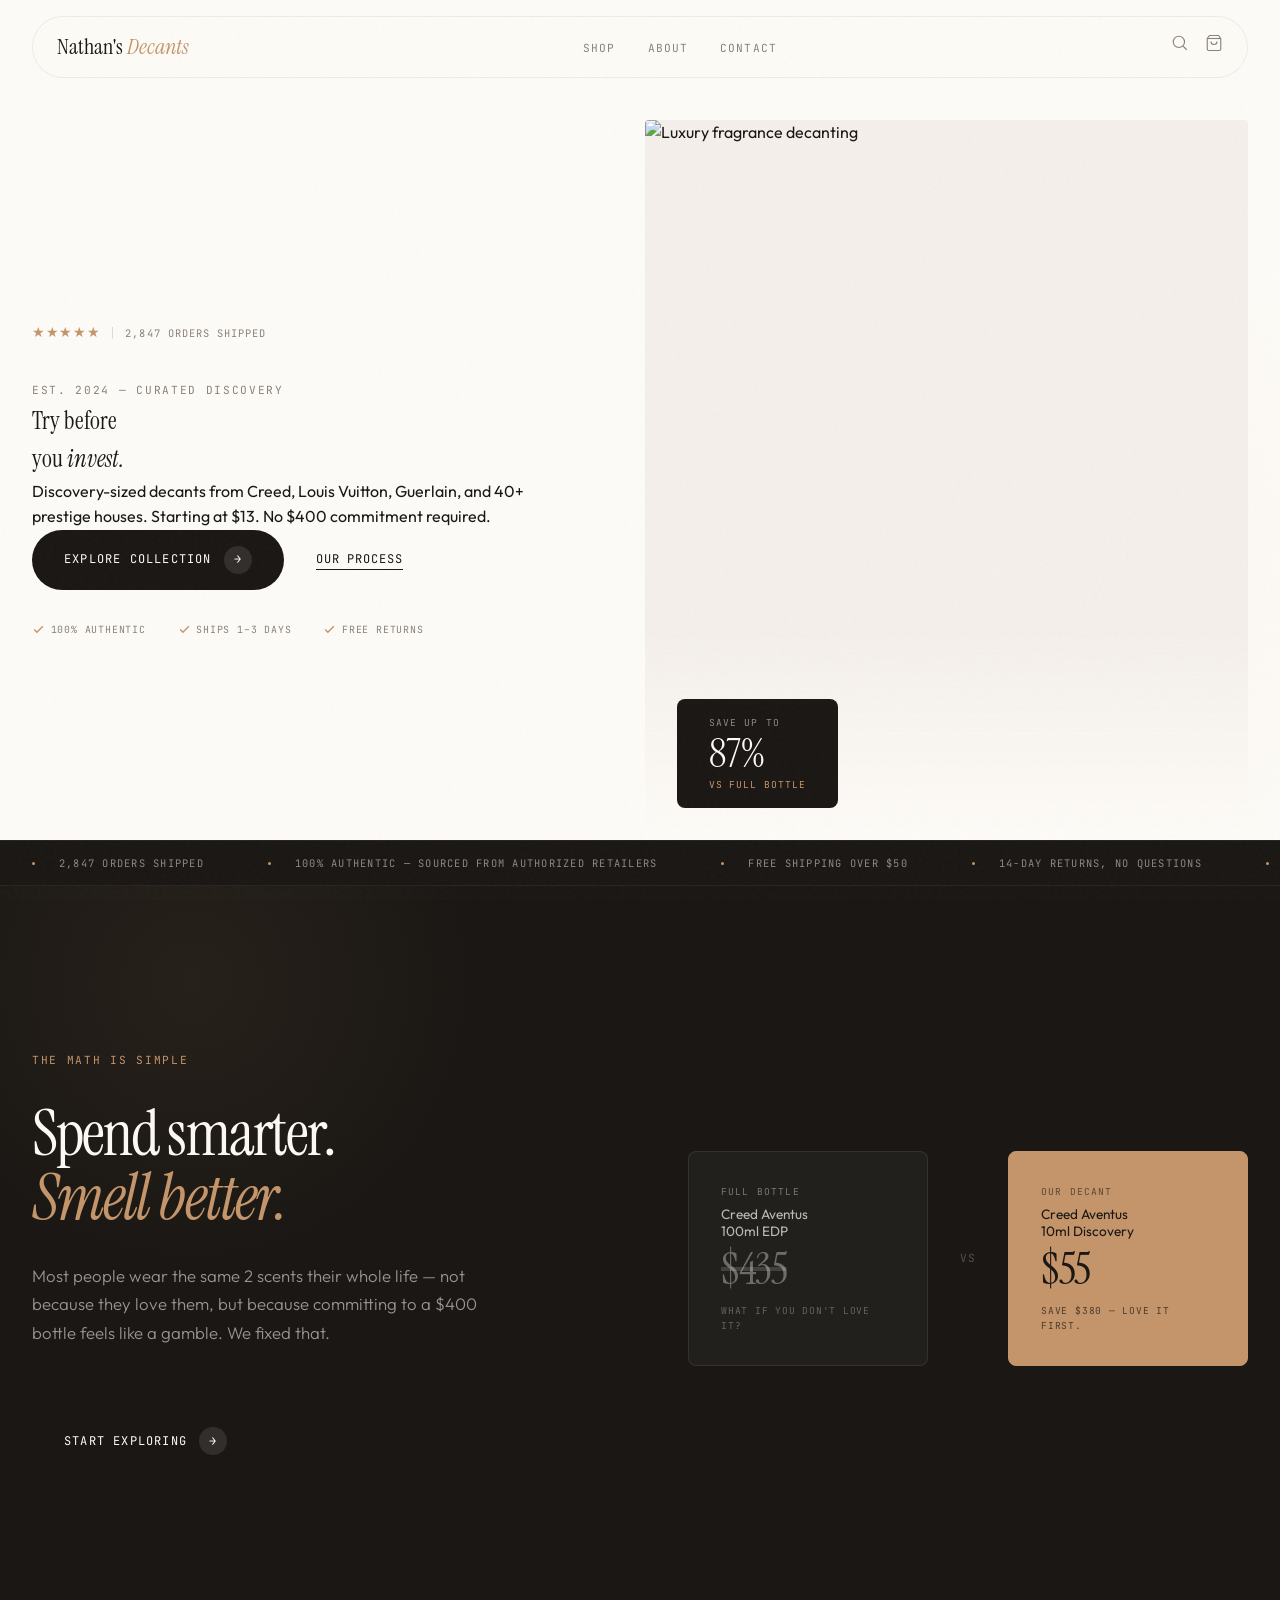
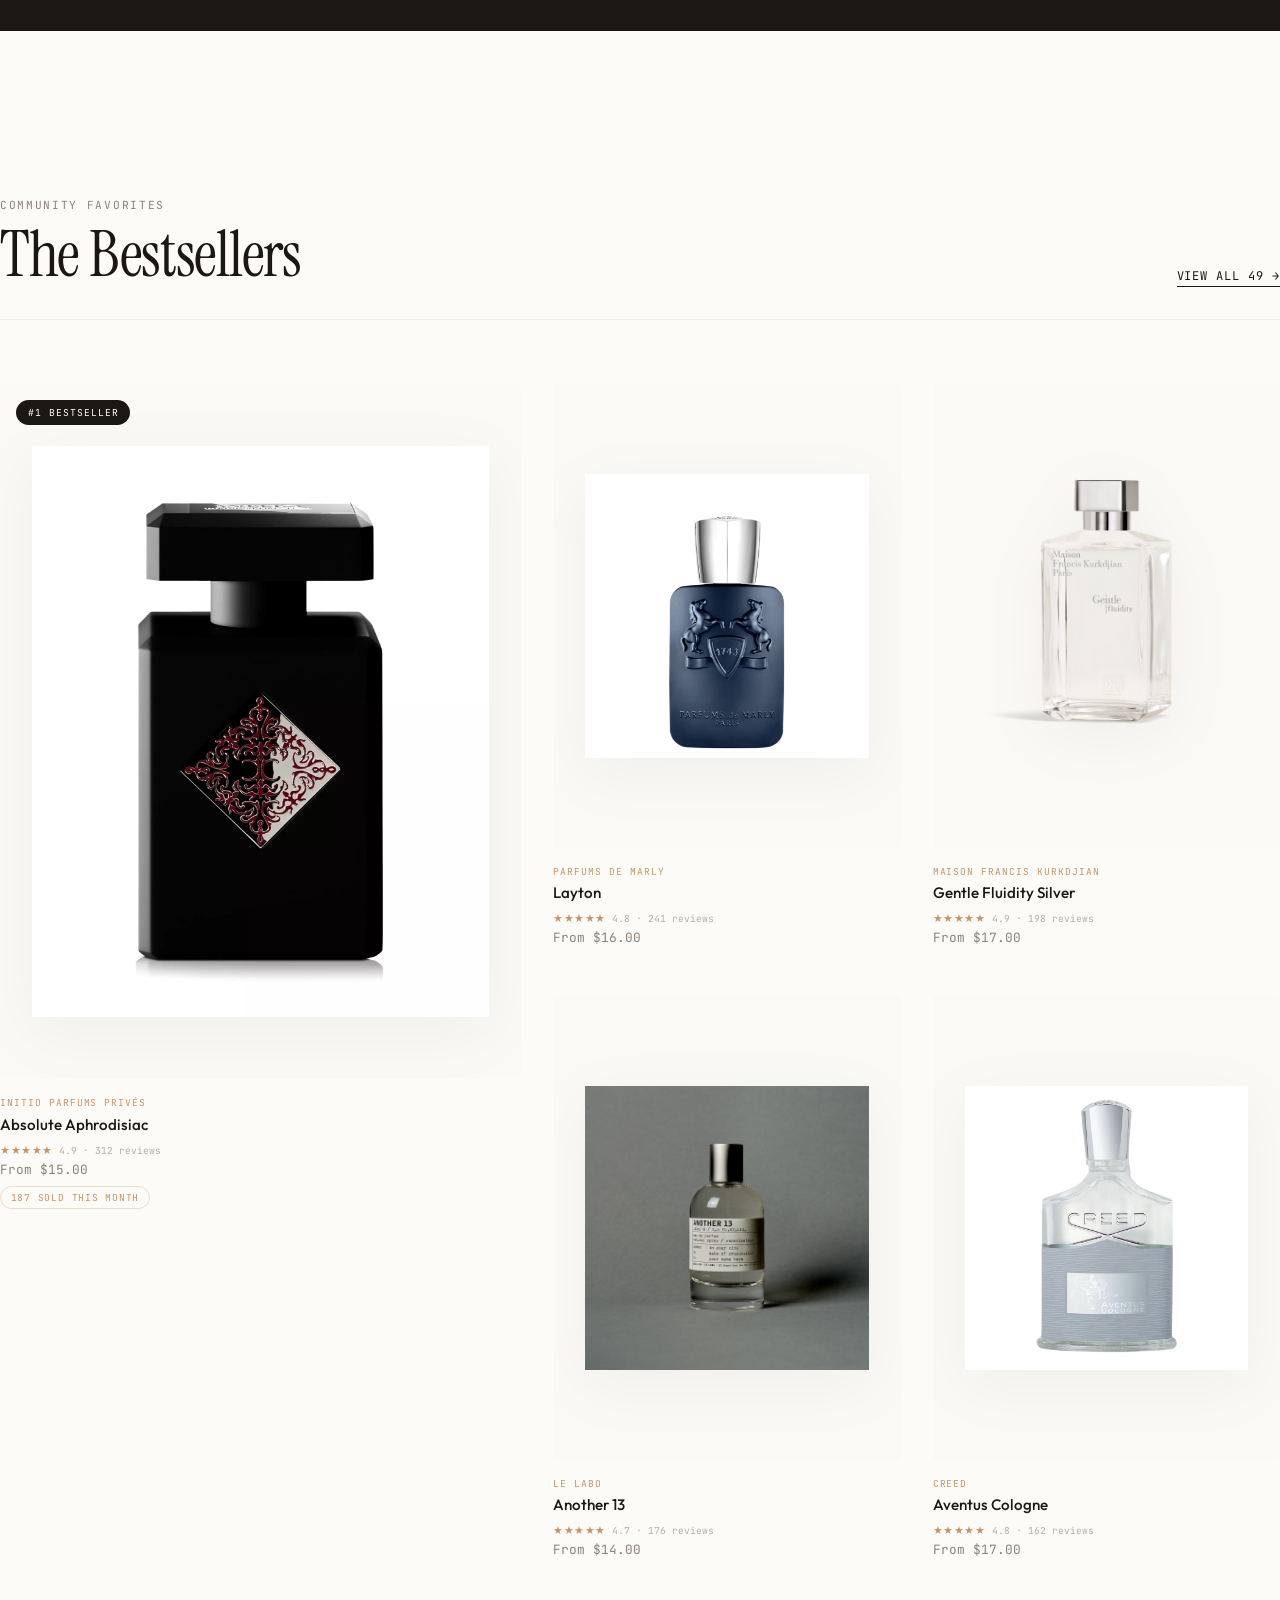
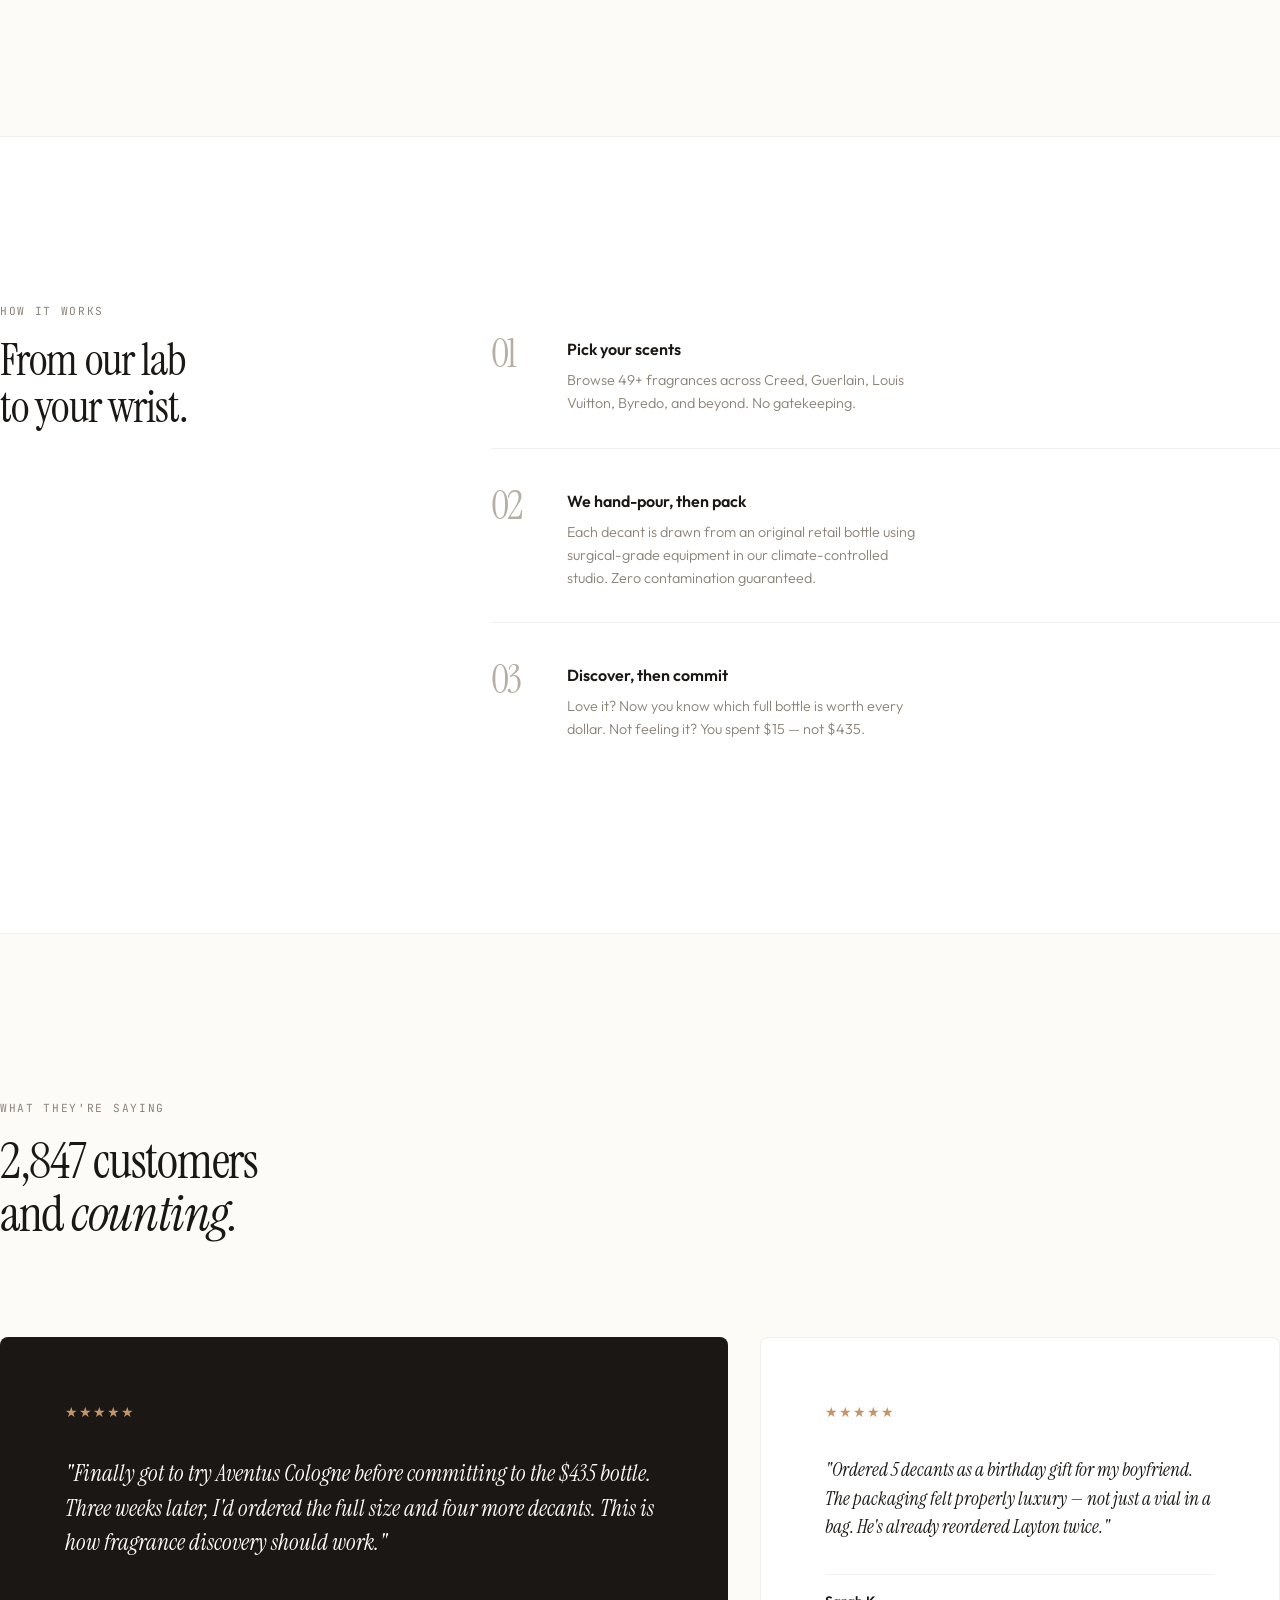
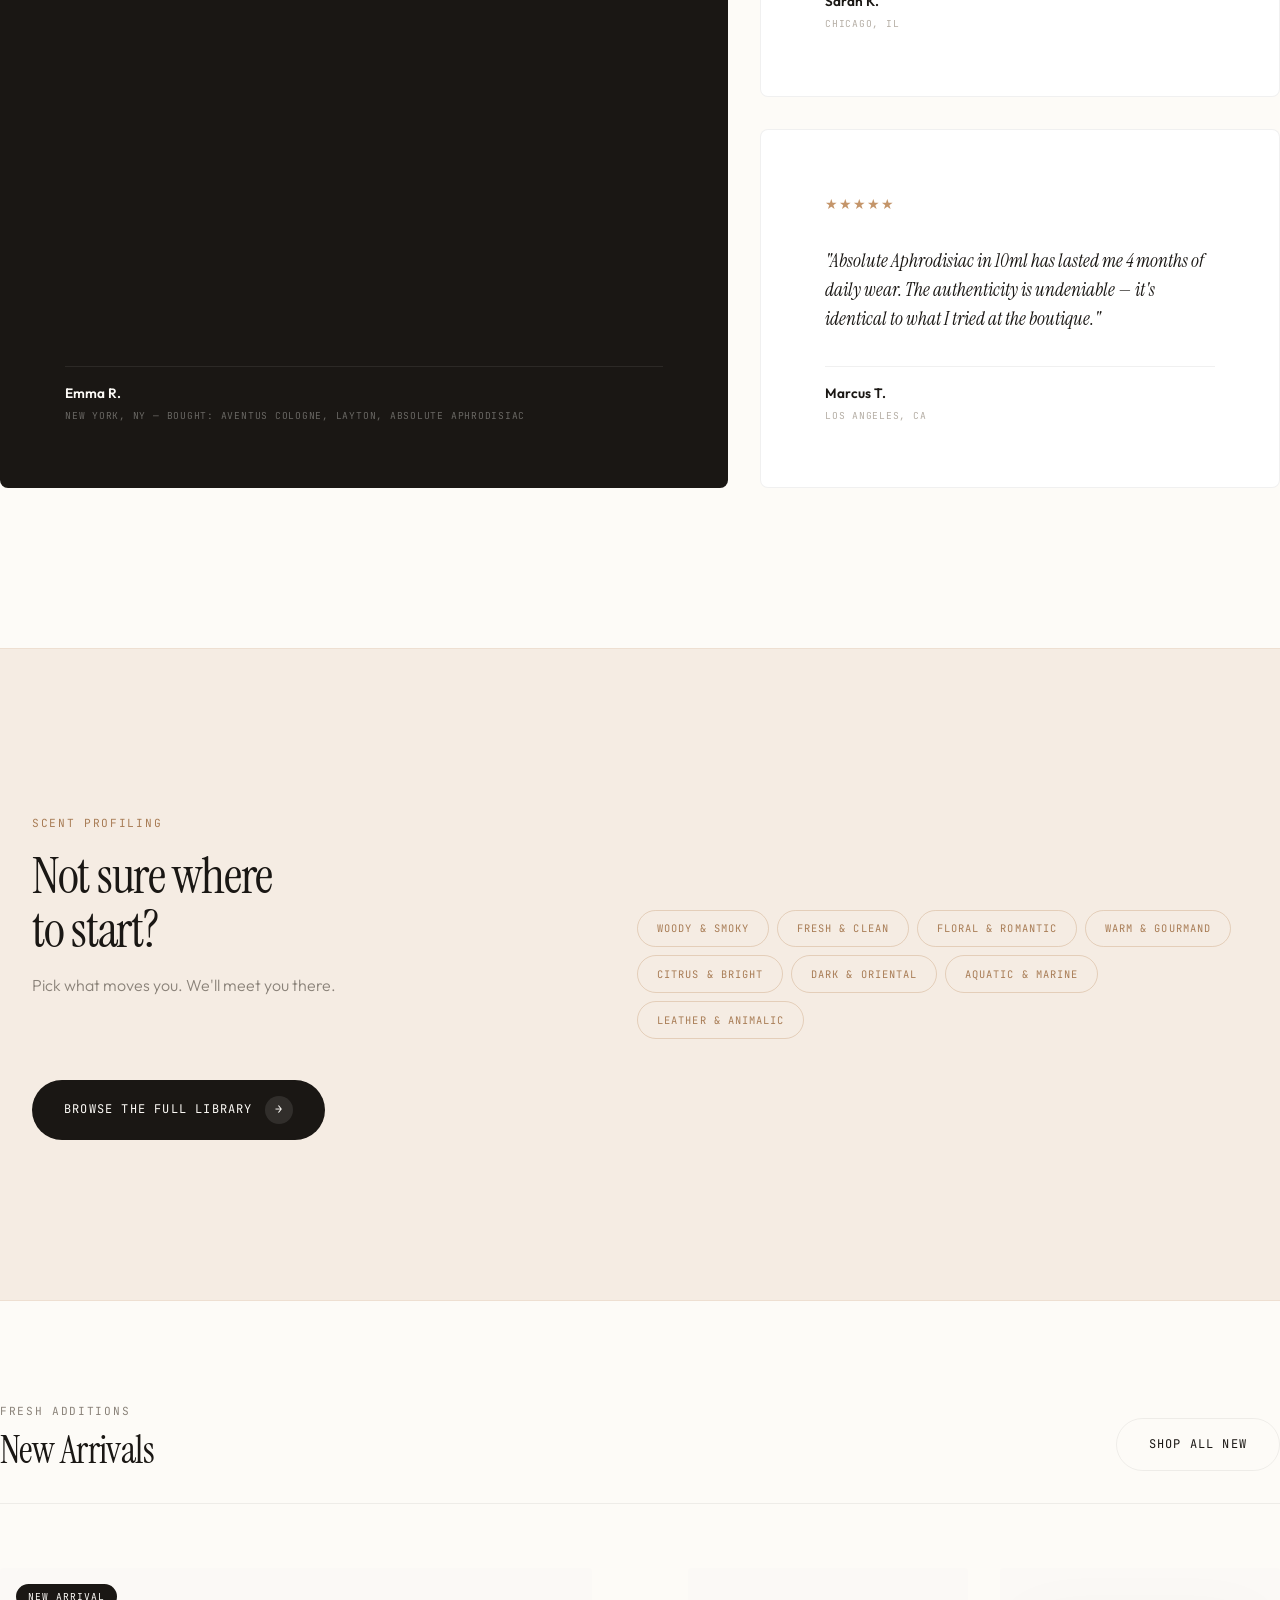
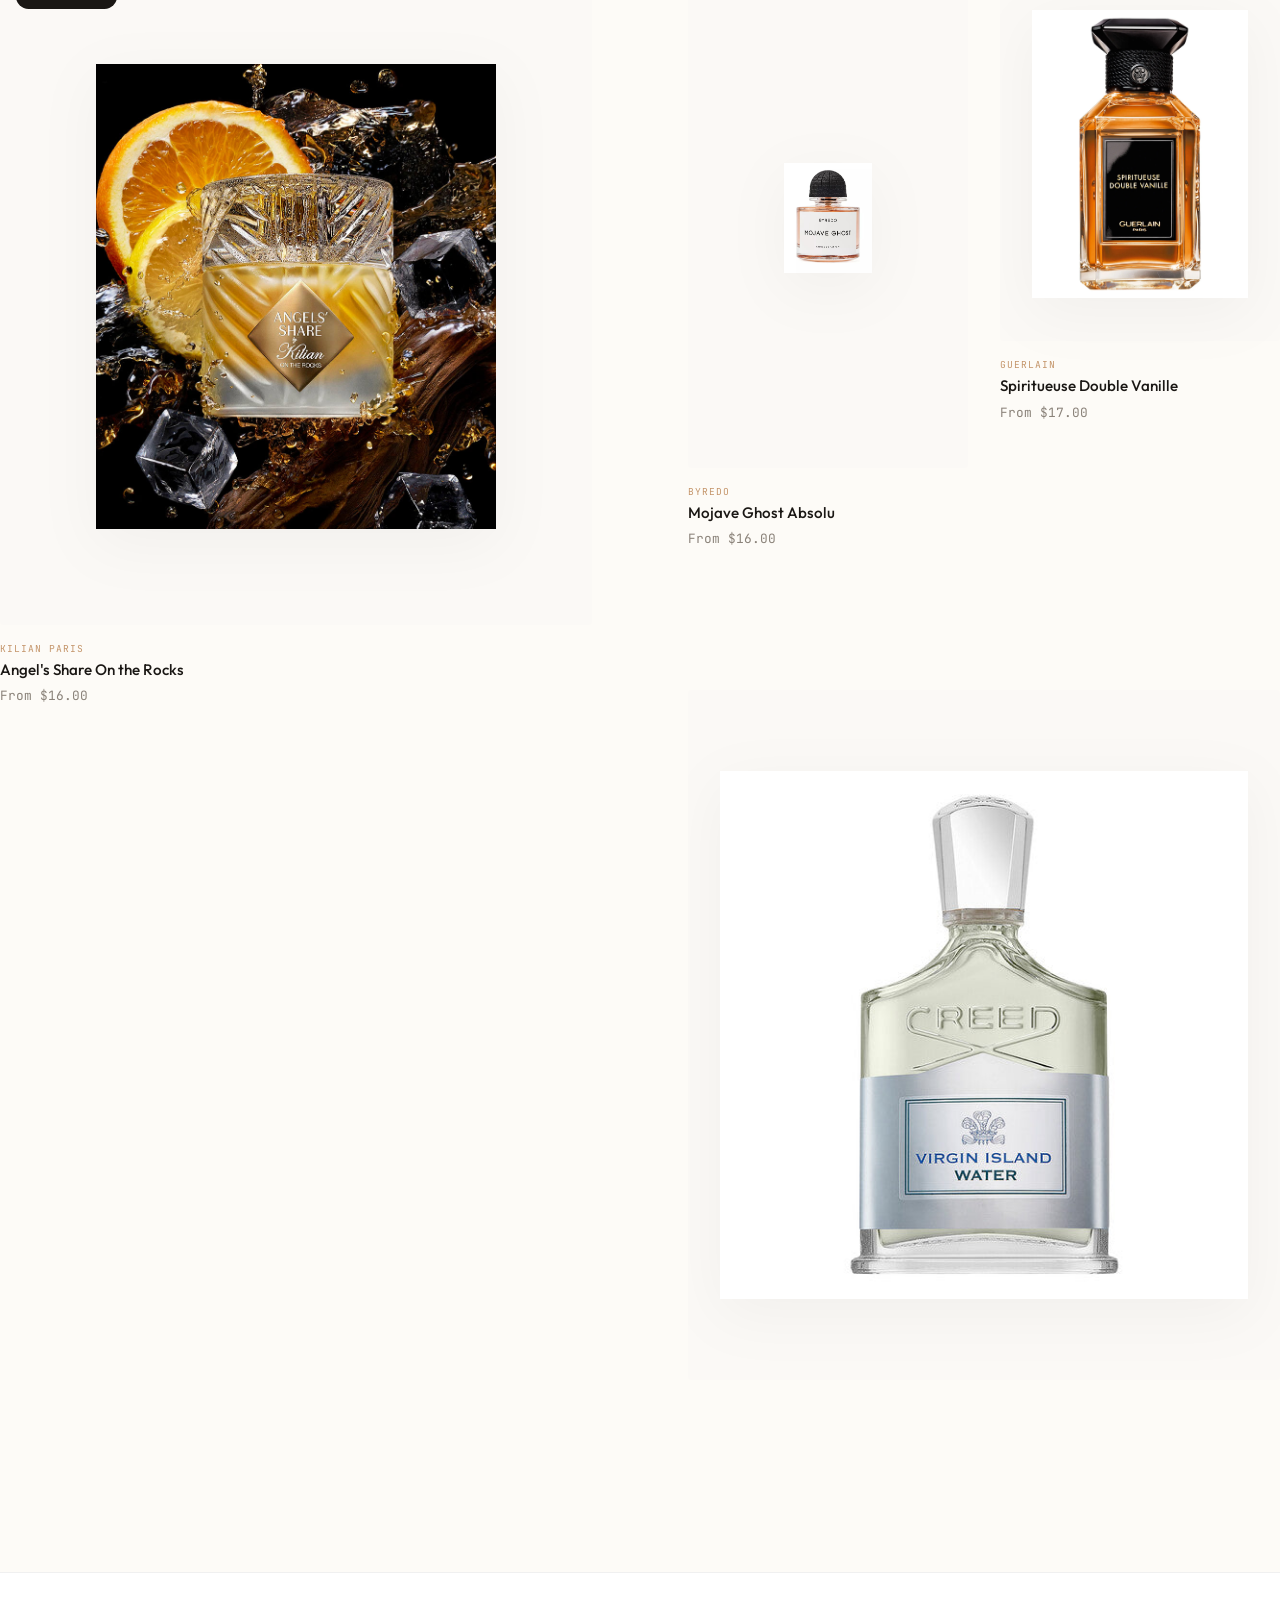
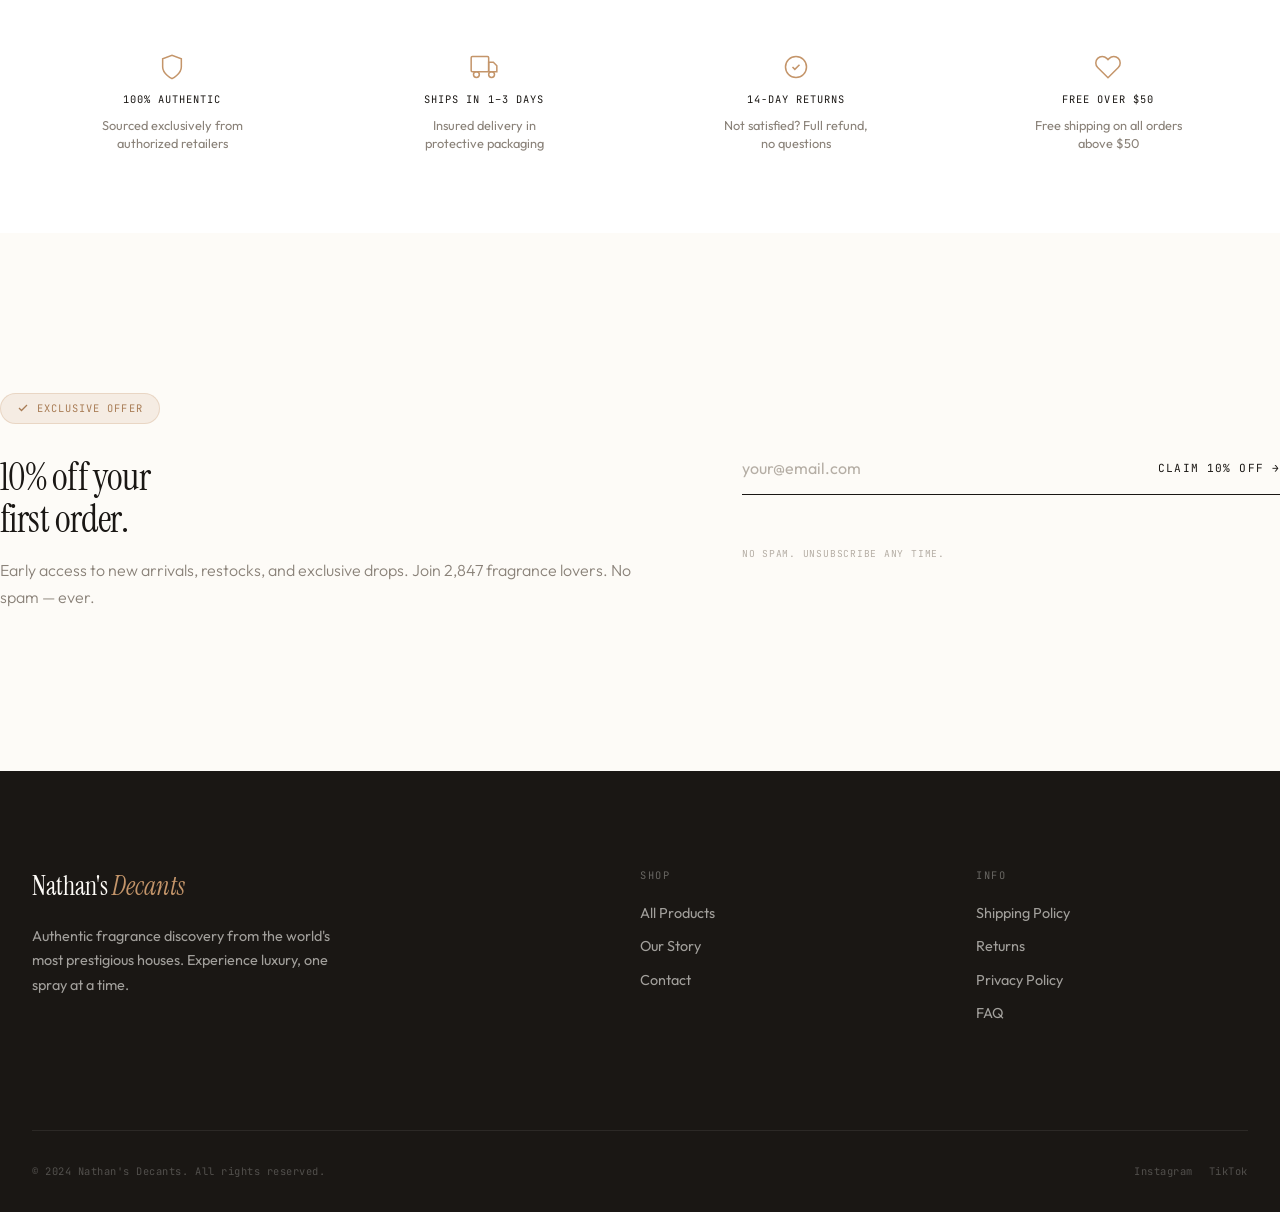
==== index.html @ 4e29169c "Initialize Nathan's Decants Modern Luxury Storefront" ====
<!DOCTYPE html>
<html lang="en">
<head>
    <meta charset="UTF-8">
    <meta name="viewport" content="width=device-width, initial-scale=1.0">
    <meta name="description" content="Nathan's Decants — Try Creed, Louis Vuitton, Guerlain and 40+ luxury fragrances from $13. Authentic discovery-sized decants. No $400 commitment required.">
    <title>Nathan's Decants — Try Before You Invest</title>
    <link rel="stylesheet" href="assets/theme.css">
</head>
<body>
    <div class="ambient-orb"></div>
    <a href="#main" class="skip-link">Skip to content</a>

    <!-- ══════════════════════════════════════════════
         HEADER
    ══════════════════════════════════════════════ -->
    <header class="site-header">
        <div class="header-pill">
            <a href="index.html" class="logo">Nathan's <em>Decants</em></a>
            <nav class="main-nav">
                <ul>
                    <li><a href="collection.html" class="nav-link">Shop</a></li>
                    <li><a href="about.html" class="nav-link">About</a></li>
                    <li><a href="contact.html" class="nav-link">Contact</a></li>
                </ul>
            </nav>
            <div class="header-icons">
                <a href="#" id="searchTrigger" aria-label="Search">
                    <svg width="18" height="18" viewBox="0 0 24 24" fill="none" stroke="currentColor" stroke-width="1.5"><circle cx="10.5" cy="10.5" r="7.5"/><path d="m21 21-5.2-5.2"/></svg>
                </a>
                <a href="cart.html" aria-label="Cart">
                    <svg width="18" height="18" viewBox="0 0 24 24" fill="none" stroke="currentColor" stroke-width="1.5"><path d="M6 2 3 6v14a2 2 0 0 0 2 2h14a2 2 0 0 0 2-2V6l-3-4Z"/><path d="M3 6h18"/><path d="M16 10a4 4 0 0 1-8 0"/></svg>
                    <span class="cart-count">0</span>
                </a>
                <button class="mobile-menu-toggle" aria-label="Menu">
                    <svg width="22" height="22" viewBox="0 0 24 24" fill="none" stroke="currentColor" stroke-width="1.5"><path d="M3 12h18M3 6h18M3 18h18"/></svg>
                </button>
            </div>
        </div>
    </header>

    <div class="mobile-menu-overlay" id="mobileMenu">
        <button class="mobile-menu-close" aria-label="Close menu">&times;</button>
        <a href="collection.html">Shop</a>
        <a href="about.html">About</a>
        <a href="contact.html">Contact</a>
    </div>

    <!-- SEARCH OVERLAY -->
    <div class="search-overlay" id="searchOverlay" role="dialog" aria-label="Search fragrances">
        <div class="search-box">
            <div class="search-input-row">
                <svg width="18" height="18" viewBox="0 0 24 24" fill="none" stroke="currentColor" stroke-width="1.5"><circle cx="10.5" cy="10.5" r="7.5"/><path d="m21 21-5.2-5.2"/></svg>
                <input type="search" id="searchInput" placeholder="Search fragrances, houses..." autocomplete="off">
                <button id="searchClose" aria-label="Close search">&times;</button>
            </div>
            <div id="searchResults" class="search-results"></div>
        </div>
    </div>

    <!-- ══════════════════════════════════════════════
         HERO — Asymmetric, conviction-first
    ══════════════════════════════════════════════ -->
    <section class="hero container">
        <div class="hero-text">

            <!-- Social proof above the fold -->
            <div class="hero-proof">
                <span class="hero-proof-stars">★★★★★</span>
                <span class="hero-proof-divider"></span>
                <span class="hero-proof-text">2,847 orders shipped</span>
            </div>

            <span class="eyebrow">Est. 2024 — Curated Discovery</span>
            <h1 class="hero-title">Try before<br>you <em>invest.</em></h1>
            <p class="hero-subtitle">Discovery-sized decants from Creed, Louis Vuitton, Guerlain, and 40+ prestige houses. Starting at $13. No $400 commitment required.</p>

            <div class="hero-meta">
                <a href="collection.html" class="btn btn--primary">
                    Explore Collection
                    <span class="btn-arrow">→</span>
                </a>
                <a href="about.html" class="btn btn--ghost">Our Process</a>
            </div>

            <!-- Trust micro-signals below CTA -->
            <div class="hero-trust">
                <span class="hero-trust-item">
                    <svg width="13" height="13" viewBox="0 0 24 24" fill="none" stroke="currentColor" stroke-width="2.5"><path d="M20 6 9 17l-5-5"/></svg>
                    100% Authentic
                </span>
                <span class="hero-trust-item">
                    <svg width="13" height="13" viewBox="0 0 24 24" fill="none" stroke="currentColor" stroke-width="2.5"><path d="M20 6 9 17l-5-5"/></svg>
                    Ships 1–3 Days
                </span>
                <span class="hero-trust-item">
                    <svg width="13" height="13" viewBox="0 0 24 24" fill="none" stroke="currentColor" stroke-width="2.5"><path d="M20 6 9 17l-5-5"/></svg>
                    Free Returns
                </span>
            </div>
        </div>

        <div class="hero-image">
            <div class="hero-image-inner">
                <img src="https://images.unsplash.com/photo-1592945403244-b3fbafd7f539?auto=format&fit=crop&q=85&w=1200" alt="Luxury fragrance decanting">
            </div>
            <!-- Floating savings badge on image -->
            <div class="hero-savings-badge">
                <span class="hero-savings-label">Save up to</span>
                <span class="hero-savings-amount">87%</span>
                <span class="hero-savings-sub">vs full bottle</span>
            </div>
        </div>
    </section>

    <main id="main">

        <!-- ══════════════════════════════════════════════
             MARQUEE STRIP
        ══════════════════════════════════════════════ -->
        <div class="marquee-strip" aria-hidden="true">
            <div class="marquee-track">
                <!-- First set -->
                <div class="marquee-item"><span class="marquee-dot"></span>2,847 Orders Shipped</div>
                <div class="marquee-item"><span class="marquee-dot"></span>100% Authentic — Sourced from Authorized Retailers</div>
                <div class="marquee-item"><span class="marquee-dot"></span>Free Shipping Over $50</div>
                <div class="marquee-item"><span class="marquee-dot"></span>14-Day Returns, No Questions</div>
                <div class="marquee-item"><span class="marquee-dot"></span>49+ Fragrances from 20+ Houses</div>
                <div class="marquee-item"><span class="marquee-dot"></span>Hand-Poured in Our Climate-Controlled Lab</div>
                <div class="marquee-item"><span class="marquee-dot"></span>UV-Protected Glass Bottles</div>
                <div class="marquee-item"><span class="marquee-dot"></span>Surgical-Grade Equipment</div>
                <!-- Duplicate for seamless loop -->
                <div class="marquee-item"><span class="marquee-dot"></span>2,847 Orders Shipped</div>
                <div class="marquee-item"><span class="marquee-dot"></span>100% Authentic — Sourced from Authorized Retailers</div>
                <div class="marquee-item"><span class="marquee-dot"></span>Free Shipping Over $50</div>
                <div class="marquee-item"><span class="marquee-dot"></span>14-Day Returns, No Questions</div>
                <div class="marquee-item"><span class="marquee-dot"></span>49+ Fragrances from 20+ Houses</div>
                <div class="marquee-item"><span class="marquee-dot"></span>Hand-Poured in Our Climate-Controlled Lab</div>
                <div class="marquee-item"><span class="marquee-dot"></span>UV-Protected Glass Bottles</div>
                <div class="marquee-item"><span class="marquee-dot"></span>Surgical-Grade Equipment</div>
            </div>
        </div>

        <!-- ══════════════════════════════════════════════
             VALUE PROPOSITION — Dark section, price anchor
        ══════════════════════════════════════════════ -->
        <section class="value-section reveal">
            <div class="container">
                <div class="value-section-inner">
                    <div class="value-section-text">
                        <span class="eyebrow">The Math Is Simple</span>
                        <h2>Spend smarter.<br><em>Smell better.</em></h2>
                        <p>Most people wear the same 2 scents their whole life — not because they love them, but because committing to a $400 bottle feels like a gamble. We fixed that.</p>
                        <a href="collection.html" class="btn btn--primary" style="margin-top: var(--space-lg);">
                            Start Exploring
                            <span class="btn-arrow">→</span>
                        </a>
                    </div>
                    <div class="price-comparison">
                        <div class="price-card price-card--retail">
                            <span class="price-card-label">Full Bottle</span>
                            <span class="price-card-name">Creed Aventus<br>100ml EDP</span>
                            <span class="price-card-price">$435</span>
                            <span class="price-card-note">What if you don't love it?</span>
                        </div>
                        <div class="price-vs">vs</div>
                        <div class="price-card price-card--decant">
                            <span class="price-card-label">Our Decant</span>
                            <span class="price-card-name">Creed Aventus<br>10ml Discovery</span>
                            <span class="price-card-price">$55</span>
                            <span class="price-card-note">Save $380 — love it first.</span>
                        </div>
                    </div>
                </div>
            </div>
        </section>

        <!-- ══════════════════════════════════════════════
             BESTSELLERS — Asymmetric 5-card bento
        ══════════════════════════════════════════════ -->
        <section class="container section-gap-lg">
            <div class="section-header reveal">
                <div class="section-header-left">
                    <span class="eyebrow" style="margin-bottom: 0.5rem;">Community Favorites</span>
                    <h2 class="display-lg">The Bestsellers</h2>
                </div>
                <a href="collection.html" class="btn btn--ghost">View all 49 →</a>
            </div>

            <div class="bestsellers-grid stagger-children">

                <!-- #1 — Large featured card -->
                <a href="product.html?handle=absolute-aphrodisiac" class="product-card">
                    <div class="product-card__image">
                        <span class="product-card__badge">#1 Bestseller</span>
                        <img src="assets/products/absolute-aphrodisiac_0.webp" alt="Absolute Aphrodisiac" loading="lazy">
                        <button class="product-card__quick-add" aria-label="Quick add to bag"
                            data-handle="absolute-aphrodisiac"
                            data-title="Absolute Aphrodisiac"
                            data-vendor="Initio Parfums Privés"
                            data-variant-title="3ml"
                            data-price="15.00">+</button>
                    </div>
                    <div class="product-card__info">
                        <span class="product-card__vendor">Initio Parfums Privés</span>
                        <h3 class="product-card__title">Absolute Aphrodisiac</h3>
                        <div class="product-card__rating">
                            <span class="product-card__stars">★★★★★</span>
                            <span class="product-card__review-count">4.9 · 312 reviews</span>
                        </div>
                        <p class="product-card__price">From $15.00</p>
                        <span class="product-card__inventory">187 sold this month</span>
                    </div>
                </a>

                <!-- #2 -->
                <a href="product.html?handle=layton" class="product-card">
                    <div class="product-card__image">
                        <img src="assets/products/layton_0.avif" alt="Layton" loading="lazy">
                        <button class="product-card__quick-add" aria-label="Quick add to bag"
                            data-handle="layton"
                            data-title="Layton"
                            data-vendor="Parfums de Marly"
                            data-variant-title="3ml"
                            data-price="16.00">+</button>
                    </div>
                    <div class="product-card__info">
                        <span class="product-card__vendor">Parfums de Marly</span>
                        <h3 class="product-card__title">Layton</h3>
                        <div class="product-card__rating">
                            <span class="product-card__stars">★★★★★</span>
                            <span class="product-card__review-count">4.8 · 241 reviews</span>
                        </div>
                        <p class="product-card__price">From $16.00</p>
                    </div>
                </a>

                <!-- #3 -->
                <a href="product.html?handle=gentle-fluidity-silver" class="product-card">
                    <div class="product-card__image">
                        <img src="assets/products/gentle-fluidity-silver_0.webp" alt="Gentle Fluidity Silver" loading="lazy">
                        <button class="product-card__quick-add" aria-label="Quick add to bag"
                            data-handle="gentle-fluidity-silver"
                            data-title="Gentle Fluidity Silver"
                            data-vendor="Maison Francis Kurkdjian"
                            data-variant-title="3ml"
                            data-price="17.00">+</button>
                    </div>
                    <div class="product-card__info">
                        <span class="product-card__vendor">Maison Francis Kurkdjian</span>
                        <h3 class="product-card__title">Gentle Fluidity Silver</h3>
                        <div class="product-card__rating">
                            <span class="product-card__stars">★★★★★</span>
                            <span class="product-card__review-count">4.9 · 198 reviews</span>
                        </div>
                        <p class="product-card__price">From $17.00</p>
                    </div>
                </a>

                <!-- #4 -->
                <a href="product.html?handle=another-13" class="product-card">
                    <div class="product-card__image">
                        <img src="assets/products/another-13_0.jpg" alt="Another 13" loading="lazy">
                        <button class="product-card__quick-add" aria-label="Quick add to bag"
                            data-handle="another-13"
                            data-title="Another 13"
                            data-vendor="Le Labo"
                            data-variant-title="3ml"
                            data-price="14.00">+</button>
                    </div>
                    <div class="product-card__info">
                        <span class="product-card__vendor">Le Labo</span>
                        <h3 class="product-card__title">Another 13</h3>
                        <div class="product-card__rating">
                            <span class="product-card__stars">★★★★★</span>
                            <span class="product-card__review-count">4.7 · 176 reviews</span>
                        </div>
                        <p class="product-card__price">From $14.00</p>
                    </div>
                </a>

                <!-- #5 -->
                <a href="product.html?handle=aventus-cologne" class="product-card">
                    <div class="product-card__image">
                        <img src="assets/products/aventus-cologne_0.avif" alt="Aventus Cologne" loading="lazy">
                        <button class="product-card__quick-add" aria-label="Quick add to bag"
                            data-handle="aventus-cologne"
                            data-title="Aventus Cologne"
                            data-vendor="Creed"
                            data-variant-title="3ml"
                            data-price="17.00">+</button>
                    </div>
                    <div class="product-card__info">
                        <span class="product-card__vendor">Creed</span>
                        <h3 class="product-card__title">Aventus Cologne</h3>
                        <div class="product-card__rating">
                            <span class="product-card__stars">★★★★★</span>
                            <span class="product-card__review-count">4.8 · 162 reviews</span>
                        </div>
                        <p class="product-card__price">From $17.00</p>
                    </div>
                </a>

            </div>
        </section>

        <!-- ══════════════════════════════════════════════
             HOW IT WORKS — 3-step editorial process
        ══════════════════════════════════════════════ -->
        <section class="process-section reveal">
            <div class="container section-gap-lg">
                <div class="process-inner">
                    <div class="process-header">
                        <span class="eyebrow" style="margin-bottom: var(--space-sm);">How It Works</span>
                        <h2 class="display-md">From our lab<br>to your wrist.</h2>
                    </div>
                    <div class="process-steps">
                        <div class="process-step">
                            <span class="step-number">01</span>
                            <div class="step-content">
                                <h3>Pick your scents</h3>
                                <p>Browse 49+ fragrances across Creed, Guerlain, Louis Vuitton, Byredo, and beyond. No gatekeeping.</p>
                            </div>
                        </div>
                        <div class="process-step">
                            <span class="step-number">02</span>
                            <div class="step-content">
                                <h3>We hand-pour, then pack</h3>
                                <p>Each decant is drawn from an original retail bottle using surgical-grade equipment in our climate-controlled studio. Zero contamination guaranteed.</p>
                            </div>
                        </div>
                        <div class="process-step">
                            <span class="step-number">03</span>
                            <div class="step-content">
                                <h3>Discover, then commit</h3>
                                <p>Love it? Now you know which full bottle is worth every dollar. Not feeling it? You spent $15 — not $435.</p>
                            </div>
                        </div>
                    </div>
                </div>
            </div>
        </section>

        <!-- ══════════════════════════════════════════════
             TESTIMONIALS — Asymmetric editorial grid
        ══════════════════════════════════════════════ -->
        <section class="container section-gap-lg testimonials-section">
            <div class="testimonials-header reveal">
                <span class="eyebrow" style="margin-bottom: var(--space-sm);">What They're Saying</span>
                <h2>2,847 customers<br>and <em>counting.</em></h2>
            </div>

            <div class="testimonials-grid stagger-children">

                <!-- Large dark card — hero review -->
                <div class="testimonial-card testimonial-card--large">
                    <span class="testimonial-stars">★★★★★</span>
                    <blockquote class="testimonial-quote">"Finally got to try Aventus Cologne before committing to the $435 bottle. Three weeks later, I'd ordered the full size and four more decants. This is how fragrance discovery should work."</blockquote>
                    <div class="testimonial-author">
                        <span class="testimonial-name">Emma R.</span>
                        <span class="testimonial-detail">New York, NY — Bought: Aventus Cologne, Layton, Absolute Aphrodisiac</span>
                    </div>
                </div>

                <!-- Right column: 2 smaller cards -->
                <div class="testimonials-right">
                    <div class="testimonial-card">
                        <span class="testimonial-stars">★★★★★</span>
                        <blockquote class="testimonial-quote">"Ordered 5 decants as a birthday gift for my boyfriend. The packaging felt properly luxury — not just a vial in a bag. He's already reordered Layton twice."</blockquote>
                        <div class="testimonial-author">
                            <span class="testimonial-name">Sarah K.</span>
                            <span class="testimonial-detail">Chicago, IL</span>
                        </div>
                    </div>

                    <div class="testimonial-card">
                        <span class="testimonial-stars">★★★★★</span>
                        <blockquote class="testimonial-quote">"Absolute Aphrodisiac in 10ml has lasted me 4 months of daily wear. The authenticity is undeniable — it's identical to what I tried at the boutique."</blockquote>
                        <div class="testimonial-author">
                            <span class="testimonial-name">Marcus T.</span>
                            <span class="testimonial-detail">Los Angeles, CA</span>
                        </div>
                    </div>
                </div>

            </div>
        </section>

        <!-- ══════════════════════════════════════════════
             SCENT FINDER — Conversion helper for undecided
        ══════════════════════════════════════════════ -->
        <section class="scent-finder reveal">
            <div class="container">
                <div class="scent-finder-inner">
                    <div class="scent-finder-text">
                        <span class="eyebrow">Scent Profiling</span>
                        <h2 class="display-md">Not sure where<br>to start?</h2>
                        <p>Pick what moves you. We'll meet you there.</p>
                        <a href="collection.html" class="btn btn--primary" style="margin-top: var(--space-sm);">
                            Browse the Full Library
                            <span class="btn-arrow">→</span>
                        </a>
                    </div>
                    <div>
                        <div class="scent-pills" id="scentPills">
                            <a href="collection.html" class="scent-pill" data-profile="woody">Woody &amp; Smoky</a>
                            <a href="collection.html" class="scent-pill" data-profile="fresh">Fresh &amp; Clean</a>
                            <a href="collection.html" class="scent-pill" data-profile="floral">Floral &amp; Romantic</a>
                            <a href="collection.html" class="scent-pill" data-profile="gourmand">Warm &amp; Gourmand</a>
                            <a href="collection.html" class="scent-pill" data-profile="citrus">Citrus &amp; Bright</a>
                            <a href="collection.html" class="scent-pill" data-profile="oriental">Dark &amp; Oriental</a>
                            <a href="collection.html" class="scent-pill" data-profile="aquatic">Aquatic &amp; Marine</a>
                            <a href="collection.html" class="scent-pill" data-profile="leather">Leather &amp; Animalic</a>
                        </div>
                    </div>
                </div>
            </div>
        </section>

        <!-- ══════════════════════════════════════════════
             NEW ARRIVALS — Asymmetric bento
        ══════════════════════════════════════════════ -->
        <section class="container section-gap reveal">
            <div class="section-header">
                <div class="section-header-left">
                    <span class="eyebrow" style="margin-bottom: 0.5rem;">Fresh Additions</span>
                    <h2 class="display-md">New Arrivals</h2>
                </div>
                <a href="collection.html" class="btn btn--outline">Shop All New</a>
            </div>

            <div class="product-grid stagger-children" style="grid-template-columns: 1fr 1fr; gap: var(--space-xl);">
                <a href="product.html?handle=angel-share-on-the-rocks" class="product-card">
                    <div class="product-card__image" style="min-height: 400px; padding: var(--space-xl);">
                        <span class="product-card__badge">New Arrival</span>
                        <img src="assets/products/angel-share-on-the-rocks_0.webp" alt="Angel's Share On the Rocks" loading="lazy">
                        <button class="product-card__quick-add" aria-label="Quick add to bag"
                            data-handle="angel-share-on-the-rocks"
                            data-title="Angel's Share On the Rocks"
                            data-vendor="Kilian Paris"
                            data-variant-title="3ml"
                            data-price="16.00">+</button>
                    </div>
                    <div class="product-card__info">
                        <span class="product-card__vendor">Kilian Paris</span>
                        <h3 class="product-card__title">Angel's Share On the Rocks</h3>
                        <p class="product-card__price">From $16.00</p>
                    </div>
                </a>

                <div style="display: grid; grid-template-rows: 1fr 1fr; gap: var(--space-md);">
                    <div style="display: grid; grid-template-columns: 1fr 1fr; gap: var(--space-md);">
                        <a href="product.html?handle=mohave-ghost-absolu" class="product-card">
                            <div class="product-card__image">
                                <img src="assets/products/mohave-ghost-absolu_0.webp" alt="Mojave Ghost Absolu" loading="lazy">
                                <button class="product-card__quick-add" aria-label="Quick add to bag"
                                    data-handle="mohave-ghost-absolu"
                                    data-title="Mojave Ghost Absolu"
                                    data-vendor="Byredo"
                                    data-variant-title="3ml"
                                    data-price="16.00">+</button>
                            </div>
                            <div class="product-card__info">
                                <span class="product-card__vendor">Byredo</span>
                                <h3 class="product-card__title">Mojave Ghost Absolu</h3>
                                <p class="product-card__price">From $16.00</p>
                            </div>
                        </a>

                        <a href="product.html?handle=spiritueuse-double-vanille-guerlain-paris" class="product-card">
                            <div class="product-card__image">
                                <img src="assets/products/spiritueuse-double-vanille-guerlain-paris_0.webp" alt="Spiritueuse Double Vanille" loading="lazy">
                                <button class="product-card__quick-add" aria-label="Quick add to bag"
                                    data-handle="spiritueuse-double-vanille-guerlain-paris"
                                    data-title="Spiritueuse Double Vanille"
                                    data-vendor="Guerlain"
                                    data-variant-title="3ml"
                                    data-price="17.00">+</button>
                            </div>
                            <div class="product-card__info">
                                <span class="product-card__vendor">Guerlain</span>
                                <h3 class="product-card__title">Spiritueuse Double Vanille</h3>
                                <p class="product-card__price">From $17.00</p>
                            </div>
                        </a>
                    </div>

                    <a href="product.html?handle=virgin-island-water" class="product-card">
                        <div class="product-card__image" style="aspect-ratio: auto; height: 100%; min-height: 220px;">
                            <img src="assets/products/virgin-island-water_0.jpg" alt="Virgin Island Water" loading="lazy">
                            <button class="product-card__quick-add" aria-label="Quick add to bag"
                                data-handle="virgin-island-water"
                                data-title="Virgin Island Water"
                                data-vendor="Creed"
                                data-variant-title="3ml"
                                data-price="17.00">+</button>
                        </div>
                        <div class="product-card__info">
                            <span class="product-card__vendor">Creed</span>
                            <h3 class="product-card__title">Virgin Island Water</h3>
                            <p class="product-card__price">From $17.00</p>
                        </div>
                    </a>
                </div>
            </div>
        </section>

        <!-- ══════════════════════════════════════════════
             TRUST BAR — Before newsletter
        ══════════════════════════════════════════════ -->
        <div class="trust-bar reveal">
            <div class="container">
                <div class="trust-bar-grid">
                    <div class="trust-item">
                        <svg width="28" height="28" viewBox="0 0 24 24" fill="none" stroke="currentColor" stroke-width="1.3"><path d="M12 22s8-4 8-10V5l-8-3-8 3v7c0 6 8 10 8 10z"/></svg>
                        <span class="trust-item-title">100% Authentic</span>
                        <p class="trust-item-desc">Sourced exclusively from authorized retailers</p>
                    </div>
                    <div class="trust-item">
                        <svg width="28" height="28" viewBox="0 0 24 24" fill="none" stroke="currentColor" stroke-width="1.3"><rect x="1" y="3" width="15" height="13" rx="1"/><path d="M16 8h4l3 3v5h-7V8z"/><circle cx="5.5" cy="18.5" r="2.5"/><circle cx="18.5" cy="18.5" r="2.5"/></svg>
                        <span class="trust-item-title">Ships in 1–3 Days</span>
                        <p class="trust-item-desc">Insured delivery in protective packaging</p>
                    </div>
                    <div class="trust-item">
                        <svg width="28" height="28" viewBox="0 0 24 24" fill="none" stroke="currentColor" stroke-width="1.3"><path d="M3 12a9 9 0 1 0 18 0 9 9 0 0 0-18 0"/><path d="m9 12 2 2 4-4"/></svg>
                        <span class="trust-item-title">14-Day Returns</span>
                        <p class="trust-item-desc">Not satisfied? Full refund, no questions</p>
                    </div>
                    <div class="trust-item">
                        <svg width="28" height="28" viewBox="0 0 24 24" fill="none" stroke="currentColor" stroke-width="1.3"><path d="M20.84 4.61a5.5 5.5 0 0 0-7.78 0L12 5.67l-1.06-1.06a5.5 5.5 0 0 0-7.78 7.78L12 21.23l8.84-8.84a5.5 5.5 0 0 0 0-7.78z"/></svg>
                        <span class="trust-item-title">Free Over $50</span>
                        <p class="trust-item-desc">Free shipping on all orders above $50</p>
                    </div>
                </div>
            </div>
        </div>

        <!-- ══════════════════════════════════════════════
             NEWSLETTER — With 10% off incentive
        ══════════════════════════════════════════════ -->
        <section class="container section-gap-lg reveal">
            <div class="newsletter-section--enhanced">
                <div>
                    <div class="newsletter-incentive">
                        <svg width="12" height="12" viewBox="0 0 24 24" fill="none" stroke="currentColor" stroke-width="2.5"><path d="M20 6 9 17l-5-5"/></svg>
                        Exclusive offer
                    </div>
                    <h2 class="display-md" style="margin-bottom: var(--space-sm);">10% off your<br>first order.</h2>
                    <p class="body-text">Early access to new arrivals, restocks, and exclusive drops. Join 2,847 fragrance lovers. No spam — ever.</p>
                </div>
                <div style="display:flex; flex-direction:column; justify-content:center; gap: var(--space-sm);">
                    <form class="newsletter-form" id="newsletterForm">
                        <input type="email" placeholder="your@email.com" required aria-label="Email address">
                        <button type="submit">Claim 10% Off →</button>
                    </form>
                    <div class="newsletter-success" id="newsletterSuccess" aria-live="polite">
                        <svg width="16" height="16" viewBox="0 0 24 24" fill="none" stroke="currentColor" stroke-width="2"><path d="M20 6 9 17l-5-5"/></svg>
                        <span>Check your inbox — your 10% code is on its way.</span>
                    </div>
                    <p style="font-family: var(--font-mono); font-size: 0.6rem; text-transform: uppercase; letter-spacing: 0.08em; color: var(--ink-tertiary);">No spam. Unsubscribe any time.</p>
                </div>
            </div>
        </section>

    </main>

    <!-- ══════════════════════════════════════════════
         FOOTER
    ══════════════════════════════════════════════ -->
    <footer class="site-footer">
        <div class="container">
            <div class="footer-grid">
                <div class="footer-brand">
                    <h3>Nathan's <em style="font-style:italic; color: var(--accent);">Decants</em></h3>
                    <p>Authentic fragrance discovery from the world's most prestigious houses. Experience luxury, one spray at a time.</p>
                </div>
                <div class="footer-col">
                    <h4>Shop</h4>
                    <ul>
                        <li><a href="collection.html">All Products</a></li>
                        <li><a href="about.html">Our Story</a></li>
                        <li><a href="contact.html">Contact</a></li>
                    </ul>
                </div>
                <div class="footer-col">
                    <h4>Info</h4>
                    <ul>
                        <li><a href="#">Shipping Policy</a></li>
                        <li><a href="#">Returns</a></li>
                        <li><a href="#">Privacy Policy</a></li>
                        <li><a href="#">FAQ</a></li>
                    </ul>
                </div>
            </div>
            <div class="footer-bottom">
                <p>&copy; 2024 Nathan's Decants. All rights reserved.</p>
                <div class="footer-socials">
                    <a href="#">Instagram</a>
                    <a href="#">TikTok</a>
                </div>
            </div>
        </div>
    </footer>

    <script src="assets/cart.js"></script>
    <script>
    document.addEventListener('DOMContentLoaded', () => {

        // ── Quick-add buttons ────────────────────────
        document.querySelectorAll('.product-card__quick-add').forEach(btn => {
            btn.addEventListener('click', (e) => {
                e.preventDefault();
                e.stopPropagation();
                Cart.add(
                    { handle: btn.dataset.handle, title: btn.dataset.title, vendor: btn.dataset.vendor },
                    { title: btn.dataset.variantTitle, price: btn.dataset.price }
                );
            });
        });

        // ── Newsletter ───────────────────────────────
        const form    = document.getElementById('newsletterForm');
        const success = document.getElementById('newsletterSuccess');
        form?.addEventListener('submit', (e) => {
            e.preventDefault();
            form.style.display = 'none';
            success.classList.add('visible');
        });

        // ── Scent pills — toggle active state ────────
        document.querySelectorAll('.scent-pill').forEach(pill => {
            pill.addEventListener('click', function(e) {
                document.querySelectorAll('.scent-pill').forEach(p => p.classList.remove('active'));
                this.classList.add('active');
                // Navigation happens naturally via href
            });
        });

        // ── Search close ─────────────────────────────
        document.getElementById('searchClose')?.addEventListener('click', () => {
            document.getElementById('searchOverlay').classList.remove('active');
        });

    });
    </script>
</body>
</html>
---- assets/theme.css ----
/*
  Nathan's Decants — Premium Theme
  Vibe: Editorial Luxury
  Variance: 8 | Motion: 6 | Density: 4
  
  Taste-Skill Compliant:
  - NO Inter, Roboto, Arial
  - NO pure #000000
  - NO neon/purple AI gradients
  - NO centered hero (variance > 4)
  - NO 3-column equal card grid
  - NO generic shadows
  - Single accent color, saturation < 80%
*/

/* ═══════════════════════════════════════════════════
   0. FONT IMPORTS
   ═══════════════════════════════════════════════════ */
@import url('https://fonts.googleapis.com/css2?family=Instrument+Serif:ital@0;1&family=Outfit:wght@300;400;500;600&family=JetBrains+Mono:wght@400;500&display=swap');

/* ═══════════════════════════════════════════════════
   1. DESIGN TOKENS
   ═══════════════════════════════════════════════════ */
:root {
  /* Warm Monochrome Palette — single accent */
  --canvas:       #FDFBF7;
  --surface:      #FFFFFF;
  --ink:          #1a1714;
  --ink-secondary:#8a8279;
  --ink-tertiary: #b5aea5;
  --border:       rgba(0,0,0,0.06);
  --border-hover: rgba(0,0,0,0.12);
  
  /* Single accent: Deep Amber (sat < 80%) */
  --accent:       #c4956a;
  --accent-hover: #a87c55;
  --accent-soft:  #f5ece3;
  
  /* Typography */
  --font-display: 'Instrument Serif', serif;
  --font-body:    'Outfit', sans-serif;
  --font-mono:    'JetBrains Mono', monospace;
  
  /* Spacing (generous — density 4) */
  --space-xs:  0.5rem;
  --space-sm:  1rem;
  --space-md:  2rem;
  --space-lg:  4rem;
  --space-xl:  6rem;
  --space-2xl: 10rem;
  
  /* Motion — fluid cubic bezier, no linear */
  --ease-out:   cubic-bezier(0.16, 1, 0.3, 1);
  --ease-spring: cubic-bezier(0.32, 0.72, 0, 1);
  --duration:   0.6s;
  --duration-fast: 0.3s;
  
  /* Layout */
  --max-width: 1400px;
  --radius-sm: 4px;
  --radius-md: 8px;
  --radius-lg: 2rem;
}

/* ═══════════════════════════════════════════════════
   2. RESET & BASE
   ═══════════════════════════════════════════════════ */
*, *::before, *::after {
  box-sizing: border-box;
  margin: 0;
  padding: 0;
}

html {
  scroll-behavior: smooth;
  -webkit-font-smoothing: antialiased;
  -moz-osx-font-smoothing: grayscale;
}

body {
  font-family: var(--font-body);
  font-weight: 400;
  color: var(--ink);
  background: var(--canvas);
  line-height: 1.6;
  overflow-x: hidden;
}

/* Noise/grain overlay — fixed, pointer-events-none (perf safe) */
body::after {
  content: '';
  position: fixed;
  inset: 0;
  z-index: 9999;
  pointer-events: none;
  opacity: 0.025;
  background-image: url("data:image/svg+xml,%3Csvg viewBox='0 0 256 256' xmlns='http://www.w3.org/2000/svg'%3E%3Cfilter id='noise'%3E%3CfeTurbulence type='fractalNoise' baseFrequency='0.9' numOctaves='4' stitchTiles='stitch'/%3E%3C/filter%3E%3Crect width='100%25' height='100%25' filter='url(%23noise)'/%3E%3C/svg%3E");
  background-repeat: repeat;
}

/* ═══════════════════════════════════════════════════
   3. TYPOGRAPHY
   ═══════════════════════════════════════════════════ */
h1, h2, h3, h4 {
  font-family: var(--font-display);
  font-weight: 400;
  color: var(--ink);
}

/* Display — massive, track-tight */
.display-xl {
  font-size: clamp(3rem, 8vw, 7rem);
  line-height: 0.92;
  letter-spacing: -0.03em;
}

.display-lg {
  font-size: clamp(2rem, 5vw, 4rem);
  line-height: 1;
  letter-spacing: -0.02em;
}

.display-md {
  font-size: clamp(1.5rem, 3vw, 2.5rem);
  line-height: 1.1;
  letter-spacing: -0.015em;
}

/* Eyebrow labels */
.eyebrow {
  font-family: var(--font-mono);
  font-size: 0.7rem;
  text-transform: uppercase;
  letter-spacing: 0.15em;
  color: var(--ink-secondary);
  display: inline-block;
}

/* Body */
.body-text {
  max-width: 65ch;
  color: var(--ink-secondary);
  font-size: 1rem;
  line-height: 1.7;
  font-weight: 300;
}

a {
  text-decoration: none;
  color: inherit;
  transition: color var(--duration-fast) var(--ease-out);
}

ul { list-style: none; }

img {
  max-width: 100%;
  height: auto;
  display: block;
}

/* ═══════════════════════════════════════════════════
   4. LAYOUT CONTAINERS
   ═══════════════════════════════════════════════════ */
.container {
  max-width: var(--max-width);
  margin: 0 auto;
  padding: 0 var(--space-md);
}

.section-gap {
  padding: var(--space-xl) 0;
}

.section-gap-lg {
  padding: var(--space-2xl) 0;
}

/* ═══════════════════════════════════════════════════
   5. HEADER — Floating glass pill (detached)
   ═══════════════════════════════════════════════════ */
.site-header {
  position: fixed;
  top: 0;
  left: 0;
  right: 0;
  z-index: 100;
  padding: var(--space-sm) var(--space-md);
  transition: all var(--duration) var(--ease-out);
}

.header-pill {
  max-width: var(--max-width);
  margin: 0 auto;
  display: flex;
  justify-content: space-between;
  align-items: center;
  padding: 0.75rem 1.5rem;
  background: rgba(253, 251, 247, 0.7);
  backdrop-filter: blur(20px) saturate(1.4);
  -webkit-backdrop-filter: blur(20px) saturate(1.4);
  border: 1px solid var(--border);
  border-radius: 100px;
  transition: all var(--duration) var(--ease-out);
}

.header-pill:hover {
  border-color: var(--border-hover);
}

.logo {
  font-family: var(--font-display);
  font-size: 1.4rem;
  color: var(--ink);
  white-space: nowrap;
}

.logo em {
  font-style: italic;
  color: var(--accent);
}

.main-nav ul {
  display: flex;
  gap: var(--space-md);
  align-items: center;
}

.nav-link {
  font-family: var(--font-mono);
  font-size: 0.7rem;
  text-transform: uppercase;
  letter-spacing: 0.1em;
  color: var(--ink-secondary);
  position: relative;
  padding: 0.25rem 0;
  transition: color var(--duration-fast) var(--ease-out);
}

.nav-link::after {
  content: '';
  position: absolute;
  bottom: 0;
  left: 0;
  width: 0;
  height: 1px;
  background: var(--accent);
  transition: width var(--duration-fast) var(--ease-out);
}

.nav-link:hover {
  color: var(--ink);
}

.nav-link:hover::after {
  width: 100%;
}

.header-icons {
  display: flex;
  gap: var(--space-sm);
  align-items: center;
}

.header-icons a {
  color: var(--ink-secondary);
  transition: color var(--duration-fast) var(--ease-out);
}

.header-icons a:hover {
  color: var(--ink);
}

.cart-count {
  font-family: var(--font-mono);
  font-size: 0.65rem;
  vertical-align: super;
}

/* ═══════════════════════════════════════════════════
   6. HERO — Asymmetric Split (variance 8, NOT centered)
   ═══════════════════════════════════════════════════ */
.hero {
  min-height: 90vh;
  display: grid;
  grid-template-columns: 1fr 1.1fr;
  gap: var(--space-lg);
  align-items: center;
  position: relative;
  padding-top: 120px;
}

.hero-text {
  padding: var(--space-lg) 0;
}

.hero-image {
  height: 100%;
  display: flex;
  align-items: center;
  justify-content: center;
  position: relative;
}

.hero-image-inner {
  width: 100%;
  height: 80vh;
  background: #f4efea;
  border-radius: var(--radius-sm);
  overflow: hidden;
  position: relative;
}

.hero-image img {
  width: 100%;
  height: 100%;
  object-fit: cover;
  transition: transform 1.2s var(--ease-spring);
}

.hero-image:hover img {
  transform: scale(1.03);
}

/* Stylistic fade from image → background */
.hero-image::after {
  content: '';
  position: absolute;
  bottom: 0;
  left: 0;
  right: 0;
  height: 30%;
  background: linear-gradient(to top, var(--canvas), transparent);
  pointer-events: none;
}

.hero-meta {
  display: flex;
  align-items: center;
  gap: var(--space-md);
}

/* ═══════════════════════════════════════════════════
   7. BUTTONS — Tactile, no neon glow
   ═══════════════════════════════════════════════════ */
.btn {
  display: inline-flex;
  align-items: center;
  gap: 0.75rem;
  font-family: var(--font-mono);
  font-size: 0.75rem;
  text-transform: uppercase;
  letter-spacing: 0.1em;
  padding: 1rem 2rem;
  border: none;
  cursor: pointer;
  transition: all var(--duration-fast) var(--ease-out);
  position: relative;
}

.btn:active {
  transform: scale(0.98) translateY(1px);
}

.btn--primary {
  background: var(--ink);
  color: var(--canvas);
  border-radius: 100px;
}

.btn--primary:hover {
  background: #2a2520;
}

.btn--primary .btn-arrow {
  display: inline-flex;
  align-items: center;
  justify-content: center;
  width: 28px;
  height: 28px;
  border-radius: 50%;
  background: rgba(255,255,255,0.1);
  transition: all var(--duration-fast) var(--ease-out);
}

.btn--primary:hover .btn-arrow {
  transform: translateX(2px) translateY(-1px);
  background: rgba(255,255,255,0.15);
}

.btn--outline {
  background: transparent;
  border: 1px solid var(--border);
  color: var(--ink);
  border-radius: 100px;
}

.btn--outline:hover {
  border-color: var(--ink);
}

.btn--ghost {
  background: none;
  border: none;
  padding: 0;
  color: var(--ink);
  border-bottom: 1px solid currentColor;
  border-radius: 0;
  letter-spacing: 0.08em;
}

.btn--ghost:hover {
  color: var(--accent);
}

/* ═══════════════════════════════════════════════════
   8. FEATURED COLLECTION — Asymmetric Bento grid
   ═══════════════════════════════════════════════════ */
.featured-section {
  background: var(--canvas);
}

.section-header {
  display: flex;
  justify-content: space-between;
  align-items: flex-end;
  margin-bottom: var(--space-lg);
  padding-bottom: var(--space-md);
  border-bottom: 1px solid var(--border);
}

.section-header-left {
  max-width: 600px;
}

/* Asymmetric bento — NOT 3 equal columns */
.product-grid {
  display: grid;
  grid-template-columns: 1.4fr 1fr;
  gap: var(--space-md);
}

.product-grid .product-card:nth-child(1) {
  grid-row: span 2;
}

/* ═══════════════════════════════════════════════════
   9. PRODUCT CARDS — Editorial, no generic card chrome
   ═══════════════════════════════════════════════════ */
.product-card {
  position: relative;
  overflow: hidden;
  cursor: pointer;
  transition: transform var(--duration) var(--ease-spring);
}

.product-card:hover {
  transform: translateY(-4px);
}

.product-card__image {
  position: relative;
  background: #fbf9f6;
  aspect-ratio: 3/4;
  border-radius: var(--radius-sm);
  display: flex;
  align-items: center;
  justify-content: center;
  padding: var(--space-md);
  transition: background 0.3s var(--ease-out);
}

.product-grid .product-card:nth-child(1) .product-card__image {
  aspect-ratio: auto;
  min-height: 500px;
  padding: var(--space-xl);
}

.product-card__image img {
  width: auto;
  height: auto;
  max-width: 100%;
  max-height: 100%;
  object-fit: contain;
  transition: transform 0.8s var(--ease-spring);
  filter: drop-shadow(0 15px 30px rgba(0,0,0,0.04));
}

.product-card:hover .product-card__image img {
  transform: scale(1.04);
}

.product-card__info {
  padding: var(--space-sm) 0;
}

.product-card__title {
  font-family: var(--font-body);
  font-size: 0.95rem;
  font-weight: 500;
  margin-bottom: 0.25rem;
}

.product-card__price {
  font-family: var(--font-mono);
  font-size: 0.8rem;
  color: var(--ink-secondary);
}

.product-card__badge {
  position: absolute;
  top: var(--space-sm);
  left: var(--space-sm);
  font-family: var(--font-mono);
  font-size: 0.6rem;
  text-transform: uppercase;
  letter-spacing: 0.1em;
  padding: 0.3rem 0.75rem;
  background: var(--ink);
  color: var(--canvas);
  border-radius: 100px;
  z-index: 2;
}

.product-card__quick-add {
  position: absolute;
  bottom: var(--space-sm);
  right: var(--space-sm);
  width: 40px;
  height: 40px;
  background: var(--surface);
  border: 1px solid var(--border);
  border-radius: 50%;
  display: flex;
  align-items: center;
  justify-content: center;
  font-size: 1.2rem;
  color: var(--ink);
  opacity: 0;
  transform: translateY(8px);
  transition: all var(--duration-fast) var(--ease-out);
  cursor: pointer;
  z-index: 2;
}

.product-card:hover .product-card__quick-add {
  opacity: 1;
  transform: translateY(0);
}

.product-card__quick-add:hover {
  background: var(--ink);
  color: var(--surface);
  border-color: var(--ink);
}

/* ═══════════════════════════════════════════════════
   10. VALUE PROPOSITION — Horizontal split with dividers
   ═══════════════════════════════════════════════════ */
.value-strip {
  display: grid;
  grid-template-columns: repeat(3, 1fr);
  border-top: 1px solid var(--border);
  border-bottom: 1px solid var(--border);
}

.value-item {
  padding: var(--space-lg) var(--space-md);
  border-right: 1px solid var(--border);
  text-align: center;
}

.value-item:last-child {
  border-right: none;
}

.value-item .eyebrow {
  display: block;
  margin-bottom: var(--space-xs);
}

.value-item p {
  font-family: var(--font-display);
  font-size: 1.2rem;
  color: var(--ink);
  font-style: italic;
}

/* ═══════════════════════════════════════════════════
   11. NEWSLETTER — Asymmetric editorial
   ═══════════════════════════════════════════════════ */
.newsletter-section {
  display: grid;
  grid-template-columns: 1fr 1fr;
  gap: var(--space-lg);
  align-items: center;
}

.newsletter-form {
  display: flex;
  gap: 0;
  border-bottom: 1px solid var(--ink);
}

.newsletter-form input {
  flex: 1;
  padding: var(--space-sm) 0;
  border: none;
  background: transparent;
  font-family: var(--font-body);
  font-size: 1rem;
  color: var(--ink);
  outline: none;
}

.newsletter-form input::placeholder {
  color: var(--ink-tertiary);
}

.newsletter-form button {
  background: none;
  border: none;
  font-family: var(--font-mono);
  font-size: 0.7rem;
  text-transform: uppercase;
  letter-spacing: 0.1em;
  color: var(--ink);
  cursor: pointer;
  transition: color var(--duration-fast) var(--ease-out);
}

.newsletter-form button:hover {
  color: var(--accent);
}

/* ═══════════════════════════════════════════════════
   12. FOOTER — Refined, no link farm
   ═══════════════════════════════════════════════════ */
.site-footer {
  background: var(--ink);
  color: rgba(253,251,247,0.6);
  padding: var(--space-xl) 0 var(--space-md);
}

.footer-grid {
  display: grid;
  grid-template-columns: 2fr 1fr 1fr;
  gap: var(--space-lg);
  padding-bottom: var(--space-xl);
  border-bottom: 1px solid rgba(255,255,255,0.08);
}

.footer-brand h3 {
  font-family: var(--font-display);
  font-size: 1.6rem;
  color: var(--canvas);
  margin-bottom: var(--space-sm);
}

.footer-brand p {
  max-width: 35ch;
  font-size: 0.9rem;
  line-height: 1.7;
}

.footer-col h4 {
  font-family: var(--font-mono);
  font-size: 0.65rem;
  text-transform: uppercase;
  letter-spacing: 0.15em;
  color: rgba(253,251,247,0.35);
  margin-bottom: var(--space-sm);
}

.footer-col li {
  margin-bottom: 0.5rem;
}

.footer-col a {
  font-size: 0.9rem;
  transition: color var(--duration-fast) var(--ease-out);
}

.footer-col a:hover {
  color: var(--canvas);
}

.footer-bottom {
  display: flex;
  justify-content: space-between;
  align-items: center;
  padding-top: var(--space-md);
  font-family: var(--font-mono);
  font-size: 0.65rem;
  letter-spacing: 0.05em;
  color: rgba(253,251,247,0.25);
}

.footer-bottom a {
  color: rgba(253,251,247,0.25);
}

.footer-bottom a:hover {
  color: var(--canvas);
}

.footer-socials {
  display: flex;
  gap: var(--space-sm);
}

/* ═══════════════════════════════════════════════════
   13. SCROLL ENTRY ANIMATIONS — Staggered cascade
   ═══════════════════════════════════════════════════ */
.reveal {
  opacity: 0;
  transform: translateY(20px);
  transition: opacity 0.8s var(--ease-out),
              transform 0.8s var(--ease-out);
}

.reveal.visible {
  opacity: 1;
  transform: translateY(0);
}

/* Staggered children */
.stagger-children > * {
  opacity: 0;
  transform: translateY(16px);
  transition: opacity 0.6s var(--ease-out),
              transform 0.6s var(--ease-out);
}

.stagger-children.visible > *:nth-child(1) { transition-delay: 0ms; }
.stagger-children.visible > *:nth-child(2) { transition-delay: 80ms; }
.stagger-children.visible > *:nth-child(3) { transition-delay: 160ms; }
.stagger-children.visible > *:nth-child(4) { transition-delay: 240ms; }
.stagger-children.visible > *:nth-child(5) { transition-delay: 320ms; }
.stagger-children.visible > *:nth-child(6) { transition-delay: 400ms; }

.stagger-children.visible > * {
  opacity: 1;
  transform: translateY(0);
}

/* Hero-specific animations */
.hero-text .eyebrow,
.hero-text .hero-title,
.hero-text .hero-subtitle,
.hero-text .hero-meta {
  opacity: 0;
  transform: translateY(24px);
  animation: revealUp 0.9s var(--ease-out) forwards;
}

.hero-text .eyebrow      { animation-delay: 0.18s; }
.hero-text .hero-title    { animation-delay: 0.3s; }
.hero-text .hero-subtitle { animation-delay: 0.48s; }
.hero-text .hero-meta     { animation-delay: 0.62s; }

.hero-image img {
  opacity: 0;
  transform: scale(1.06);
  animation: revealScale 1.4s var(--ease-spring) 0.3s forwards;
}

@keyframes revealUp {
  to {
    opacity: 1;
    transform: translateY(0);
  }
}

@keyframes revealScale {
  to {
    opacity: 1;
    transform: scale(1);
  }
}

/* ═══════════════════════════════════════════════════
   14. RESPONSIVE — Aggressive mobile collapse
   ═══════════════════════════════════════════════════ */
@media (max-width: 768px) {
  .hero {
    grid-template-columns: 1fr;
    min-height: auto;
    padding-top: 80px;
  }

  .hero-text {
    padding: var(--space-lg) var(--space-md);
    order: 2;
  }

  .hero-image {
    order: 1;
    min-height: 50vh;
  }

  .hero-title {
    font-size: clamp(2.5rem, 10vw, 4rem);
  }

  .product-grid {
    grid-template-columns: 1fr;
  }

  .product-grid .product-card:nth-child(1) {
    grid-row: span 1;
  }

  .product-grid .product-card:nth-child(1) .product-card__image {
    aspect-ratio: 3/4;
  }

  .value-strip {
    grid-template-columns: 1fr;
  }

  .value-item {
    border-right: none;
    border-bottom: 1px solid var(--border);
  }

  .value-item:last-child {
    border-bottom: none;
  }

  .newsletter-section {
    grid-template-columns: 1fr;
  }

  .footer-grid {
    grid-template-columns: 1fr;
  }

  .main-nav {
    display: none;
  }

  .header-pill {
    padding: 0.5rem 1rem;
  }

  .section-header {
    flex-direction: column;
    align-items: flex-start;
    gap: var(--space-sm);
  }

  .section-gap {
    padding: var(--space-lg) 0;
  }

  .section-gap-lg {
    padding: var(--space-xl) 0;
  }
}

/* ═══════════════════════════════════════════════════
   15. MOBILE MENU OVERLAY
   ═══════════════════════════════════════════════════ */
.mobile-menu-toggle {
  display: none;
  background: none;
  border: none;
  cursor: pointer;
  padding: 4px;
  color: var(--ink);
}

@media (max-width: 768px) {
  .mobile-menu-toggle {
    display: block;
  }
}

.mobile-menu-overlay {
  position: fixed;
  inset: 0;
  z-index: 200;
  background: rgba(253,251,247,0.95);
  backdrop-filter: blur(40px);
  -webkit-backdrop-filter: blur(40px);
  display: flex;
  flex-direction: column;
  align-items: center;
  justify-content: center;
  gap: var(--space-md);
  opacity: 0;
  pointer-events: none;
  transition: opacity var(--duration) var(--ease-out);
}

.mobile-menu-overlay.active {
  opacity: 1;
  pointer-events: all;
}

.mobile-menu-overlay a {
  font-family: var(--font-display);
  font-size: 2.5rem;
  color: var(--ink);
  opacity: 0;
  transform: translateY(16px);
  transition: opacity 0.5s var(--ease-out),
              transform 0.5s var(--ease-out);
}

.mobile-menu-overlay.active a:nth-child(1) { transition-delay: 0.1s; opacity: 1; transform: translateY(0); }
.mobile-menu-overlay.active a:nth-child(2) { transition-delay: 0.15s; opacity: 1; transform: translateY(0); }
.mobile-menu-overlay.active a:nth-child(3) { transition-delay: 0.2s; opacity: 1; transform: translateY(0); }
.mobile-menu-overlay.active a:nth-child(4) { transition-delay: 0.25s; opacity: 1; transform: translateY(0); }

.mobile-menu-close {
  position: absolute;
  top: var(--space-md);
  right: var(--space-md);
  background: none;
  border: none;
  font-size: 2rem;
  cursor: pointer;
  color: var(--ink);
}

/* ═══════════════════════════════════════════════════
   16. AMBIENT BACKGROUND ELEMENT
   ═══════════════════════════════════════════════════ */
.ambient-orb {
  position: fixed;
  top: 20%;
  right: -10%;
  width: 60vw;
  height: 60vw;
  background: radial-gradient(circle, var(--accent-soft) 0%, transparent 70%);
  opacity: 0.3;
  pointer-events: none;
  z-index: -1;
  animation: orbFloat 25s ease-in-out infinite alternate;
}

@keyframes orbFloat {
  0% { transform: translate(0, 0); }
  100% { transform: translate(-5%, 10%); }
}

/* ═══════════════════════════════════════════════════
   17. SELECTION & FOCUS
   ═══════════════════════════════════════════════════ */
::selection {
  background: var(--accent-soft);
  color: var(--ink);
}

:focus-visible {
  outline: 2px solid var(--accent);
  outline-offset: 2px;
}

/* Skip to content — accessibility */
.skip-link {
  position: absolute;
  left: -9999px;
  top: var(--space-sm);
  padding: var(--space-xs) var(--space-sm);
  background: var(--ink);
  color: var(--canvas);
  font-family: var(--font-mono);
  font-size: 0.75rem;
  z-index: 999;
  border-radius: var(--radius-sm);
}

.skip-link:focus {
  left: var(--space-sm);
}

/* ═══════════════════════════════════════════════════
   18. ACTIVE NAV STATE
   ═══════════════════════════════════════════════════ */
.nav-link.active,
.nav-link--active {
  color: var(--ink);
}

.nav-link.active::after {
  width: 100%;
}

/* ═══════════════════════════════════════════════════
   19. TOAST NOTIFICATIONS
   ═══════════════════════════════════════════════════ */
#nd-toast-container {
  position: fixed;
  bottom: var(--space-md);
  right: var(--space-md);
  z-index: 9000;
  display: flex;
  flex-direction: column;
  gap: 0.5rem;
  pointer-events: none;
}

.nd-toast {
  display: flex;
  align-items: center;
  gap: 0.5rem;
  background: var(--ink);
  color: var(--canvas);
  padding: 0.75rem 1.25rem;
  border-radius: 100px;
  font-family: var(--font-mono);
  font-size: 0.7rem;
  letter-spacing: 0.05em;
  opacity: 0;
  transform: translateY(8px);
  transition: opacity 0.3s var(--ease-out), transform 0.3s var(--ease-out);
  white-space: nowrap;
}

.nd-toast.visible {
  opacity: 1;
  transform: translateY(0);
}

/* ═══════════════════════════════════════════════════
   20. SEARCH OVERLAY
   ═══════════════════════════════════════════════════ */
.search-overlay {
  position: fixed;
  inset: 0;
  z-index: 300;
  background: rgba(26, 23, 20, 0.6);
  backdrop-filter: blur(8px);
  -webkit-backdrop-filter: blur(8px);
  display: flex;
  align-items: flex-start;
  justify-content: center;
  padding-top: 120px;
  opacity: 0;
  pointer-events: none;
  transition: opacity 0.3s var(--ease-out);
}

.search-overlay.active {
  opacity: 1;
  pointer-events: all;
}

.search-box {
  background: var(--surface);
  border-radius: var(--radius-md);
  width: min(640px, calc(100vw - 2rem));
  box-shadow: 0 24px 64px rgba(0,0,0,0.2);
  overflow: hidden;
  transform: translateY(-12px);
  transition: transform 0.3s var(--ease-out);
}

.search-overlay.active .search-box {
  transform: translateY(0);
}

.search-input-row {
  display: flex;
  align-items: center;
  gap: var(--space-sm);
  padding: var(--space-sm) var(--space-md);
  border-bottom: 1px solid var(--border);
}

.search-input-row svg {
  color: var(--ink-tertiary);
  flex-shrink: 0;
}

#searchInput {
  flex: 1;
  border: none;
  background: transparent;
  font-family: var(--font-body);
  font-size: 1rem;
  color: var(--ink);
  outline: none;
  padding: 0.25rem 0;
}

#searchInput::placeholder {
  color: var(--ink-tertiary);
}

#searchClose {
  background: none;
  border: none;
  font-size: 1.4rem;
  color: var(--ink-tertiary);
  cursor: pointer;
  padding: 0;
  line-height: 1;
  transition: color 0.2s var(--ease-out);
}

#searchClose:hover {
  color: var(--ink);
}

.search-results {
  max-height: 400px;
  overflow-y: auto;
  padding: var(--space-xs) 0;
}

.search-hint {
  font-family: var(--font-mono);
  font-size: 0.7rem;
  color: var(--ink-tertiary);
  text-align: center;
  padding: var(--space-md);
}

.search-result-item {
  display: flex;
  align-items: center;
  gap: var(--space-sm);
  padding: 0.75rem var(--space-md);
  transition: background 0.2s var(--ease-out);
  text-decoration: none;
  color: var(--ink);
}

.search-result-item:hover {
  background: var(--canvas);
}

.search-result-img {
  width: 48px;
  height: 60px;
  background: #fbf9f6;
  border-radius: var(--radius-sm);
  display: flex;
  align-items: center;
  justify-content: center;
  flex-shrink: 0;
  overflow: hidden;
  padding: 4px;
}

.search-result-img img {
  max-width: 100%;
  max-height: 100%;
  object-fit: contain;
}

.search-result-info {
  display: flex;
  flex-direction: column;
  gap: 2px;
}

.search-result-vendor {
  font-family: var(--font-mono);
  font-size: 0.6rem;
  text-transform: uppercase;
  letter-spacing: 0.1em;
  color: var(--accent);
}

.search-result-title {
  font-size: 0.9rem;
  font-weight: 500;
}

.search-result-price {
  font-family: var(--font-mono);
  font-size: 0.7rem;
  color: var(--ink-secondary);
}

/* ═══════════════════════════════════════════════════
   21. LOADING SKELETON
   ═══════════════════════════════════════════════════ */
@keyframes shimmer {
  0%   { background-position: -400px 0; }
  100% { background-position: 400px 0; }
}

.skeleton {
  background: linear-gradient(90deg, #f0ede9 25%, #e8e4df 50%, #f0ede9 75%);
  background-size: 800px 100%;
  animation: shimmer 1.4s ease-in-out infinite;
  border-radius: var(--radius-sm);
}

.skeleton-card {
  display: flex;
  flex-direction: column;
  gap: 0.75rem;
}

.skeleton-img {
  aspect-ratio: 3/4;
  width: 100%;
}

.skeleton-line {
  height: 12px;
  width: 70%;
}

.skeleton-line--short {
  height: 10px;
  width: 40%;
}

/* ═══════════════════════════════════════════════════
   22. NEWSLETTER SUCCESS STATE
   ═══════════════════════════════════════════════════ */
.newsletter-success {
  display: flex;
  align-items: center;
  gap: 0.75rem;
  font-family: var(--font-mono);
  font-size: 0.75rem;
  letter-spacing: 0.05em;
  color: var(--ink);
  opacity: 0;
  transform: translateY(6px);
  transition: opacity 0.4s var(--ease-out), transform 0.4s var(--ease-out);
}

.newsletter-success.visible {
  opacity: 1;
  transform: translateY(0);
}

.newsletter-success svg {
  color: var(--accent);
  flex-shrink: 0;
}

/* ═══════════════════════════════════════════════════
   23. CONTACT FORM SUCCESS STATE
   ═══════════════════════════════════════════════════ */
.form-success {
  text-align: center;
  padding: var(--space-xl) var(--space-md);
  opacity: 0;
  transform: translateY(12px);
  transition: opacity 0.5s var(--ease-out), transform 0.5s var(--ease-out);
}

.form-success.visible {
  opacity: 1;
  transform: translateY(0);
}

.form-success svg {
  margin: 0 auto var(--space-sm);
  color: var(--accent);
}

.form-success h3 {
  margin-bottom: var(--space-xs);
}

.form-success p {
  color: var(--ink-secondary);
  font-size: 0.9rem;
}

/* ═══════════════════════════════════════════════════
   24. HERO ENHANCEMENTS
   ═══════════════════════════════════════════════════ */
.hero-proof {
  display: flex;
  align-items: center;
  gap: 0.75rem;
  margin-bottom: var(--space-md);
  opacity: 0;
  animation: revealUp 0.7s var(--ease-out) 0.1s forwards;
}

.hero-proof-stars {
  color: var(--accent);
  font-size: 0.85rem;
  letter-spacing: 0.05em;
}

.hero-proof-text {
  font-family: var(--font-mono);
  font-size: 0.65rem;
  text-transform: uppercase;
  letter-spacing: 0.1em;
  color: var(--ink-secondary);
}

.hero-proof-divider {
  width: 1px;
  height: 12px;
  background: var(--border-hover);
}

.hero-trust {
  display: flex;
  align-items: center;
  gap: var(--space-md);
  margin-top: var(--space-md);
  flex-wrap: wrap;
  opacity: 0;
  animation: revealUp 0.7s var(--ease-out) 0.75s forwards;
}

.hero-trust-item {
  display: flex;
  align-items: center;
  gap: 0.35rem;
  font-family: var(--font-mono);
  font-size: 0.62rem;
  text-transform: uppercase;
  letter-spacing: 0.08em;
  color: var(--ink-secondary);
}

.hero-trust-item svg {
  color: var(--accent);
  flex-shrink: 0;
}

/* Savings badge floating on image */
.hero-savings-badge {
  position: absolute;
  bottom: var(--space-md);
  left: var(--space-md);
  background: var(--ink);
  color: var(--canvas);
  border-radius: var(--radius-md);
  padding: var(--space-sm) var(--space-md);
  display: flex;
  flex-direction: column;
  gap: 0.2rem;
  z-index: 2;
  opacity: 0;
  animation: revealUp 0.9s var(--ease-out) 0.9s forwards;
}

.hero-savings-label {
  font-family: var(--font-mono);
  font-size: 0.6rem;
  text-transform: uppercase;
  letter-spacing: 0.12em;
  color: rgba(253,251,247,0.5);
}

.hero-savings-amount {
  font-family: var(--font-display);
  font-size: 2.5rem;
  line-height: 1;
  color: var(--canvas);
}

.hero-savings-sub {
  font-family: var(--font-mono);
  font-size: 0.6rem;
  text-transform: uppercase;
  letter-spacing: 0.1em;
  color: var(--accent);
}

/* ═══════════════════════════════════════════════════
   25. MARQUEE STRIP
   ═══════════════════════════════════════════════════ */
.marquee-strip {
  overflow: hidden;
  background: var(--ink);
  padding: 0.85rem 0;
  border-top: 1px solid rgba(255,255,255,0.06);
  border-bottom: 1px solid rgba(255,255,255,0.06);
}

.marquee-track {
  display: flex;
  width: max-content;
  animation: marqueeScroll 28s linear infinite;
  will-change: transform;
}

.marquee-track:hover {
  animation-play-state: paused;
}

.marquee-item {
  display: flex;
  align-items: center;
  gap: 1.5rem;
  padding: 0 2rem;
  font-family: var(--font-mono);
  font-size: 0.65rem;
  text-transform: uppercase;
  letter-spacing: 0.12em;
  color: rgba(253,251,247,0.5);
  white-space: nowrap;
}

.marquee-dot {
  width: 3px;
  height: 3px;
  border-radius: 50%;
  background: var(--accent);
  flex-shrink: 0;
}

@keyframes marqueeScroll {
  0%   { transform: translateX(0); }
  100% { transform: translateX(-50%); }
}

/* ═══════════════════════════════════════════════════
   26. VALUE PROPOSITION DARK SECTION
   ═══════════════════════════════════════════════════ */
.value-section {
  background: var(--ink);
  padding: var(--space-2xl) 0;
  overflow: hidden;
  position: relative;
}

.value-section::before {
  content: '';
  position: absolute;
  top: -30%;
  left: -10%;
  width: 50vw;
  height: 50vw;
  background: radial-gradient(circle, rgba(196,149,106,0.08) 0%, transparent 65%);
  pointer-events: none;
}

.value-section-inner {
  display: grid;
  grid-template-columns: 1fr 1fr;
  gap: var(--space-xl);
  align-items: center;
}

.value-section-text .eyebrow {
  color: var(--accent);
  margin-bottom: var(--space-md);
}

.value-section-text h2 {
  color: var(--canvas);
  font-size: clamp(2.5rem, 5vw, 4.5rem);
  line-height: 1;
  letter-spacing: -0.03em;
  margin-bottom: var(--space-md);
}

.value-section-text h2 em {
  color: var(--accent);
}

.value-section-text p {
  color: rgba(253,251,247,0.55);
  font-size: 1.05rem;
  line-height: 1.7;
  max-width: 42ch;
  font-weight: 300;
}

/* Price comparison visual */
.price-comparison {
  display: flex;
  align-items: center;
  gap: var(--space-md);
}

.price-card {
  flex: 1;
  padding: var(--space-md);
  border-radius: var(--radius-md);
  display: flex;
  flex-direction: column;
  gap: 0.4rem;
}

.price-card--retail {
  background: rgba(255,255,255,0.04);
  border: 1px solid rgba(255,255,255,0.08);
}

.price-card--decant {
  background: var(--accent);
  border: 1px solid var(--accent);
}

.price-card-label {
  font-family: var(--font-mono);
  font-size: 0.6rem;
  text-transform: uppercase;
  letter-spacing: 0.12em;
  color: rgba(253,251,247,0.4);
}

.price-card--decant .price-card-label {
  color: rgba(26,23,20,0.6);
}

.price-card-name {
  font-family: var(--font-body);
  font-size: 0.85rem;
  color: rgba(253,251,247,0.7);
  line-height: 1.3;
}

.price-card--decant .price-card-name {
  color: var(--ink);
}

.price-card-price {
  font-family: var(--font-display);
  font-size: 2.8rem;
  line-height: 1;
  color: rgba(253,251,247,0.35);
  letter-spacing: -0.03em;
  text-decoration: line-through;
  text-decoration-color: rgba(255,255,255,0.15);
}

.price-card--decant .price-card-price {
  color: var(--ink);
  text-decoration: none;
}

.price-card-note {
  font-family: var(--font-mono);
  font-size: 0.6rem;
  text-transform: uppercase;
  letter-spacing: 0.08em;
  color: rgba(253,251,247,0.3);
  margin-top: 0.25rem;
}

.price-card--decant .price-card-note {
  color: rgba(26,23,20,0.7);
}

.price-vs {
  font-family: var(--font-mono);
  font-size: 0.7rem;
  text-transform: uppercase;
  letter-spacing: 0.1em;
  color: rgba(253,251,247,0.25);
  flex-shrink: 0;
}

@media (max-width: 768px) {
  .value-section-inner { grid-template-columns: 1fr; }
  .price-comparison { flex-direction: column; }
  .price-card { width: 100%; }
}

/* ═══════════════════════════════════════════════════
   27. BESTSELLERS — 5-card asymmetric
   ═══════════════════════════════════════════════════ */
.bestsellers-grid {
  display: grid;
  grid-template-columns: 1.5fr 1fr 1fr;
  grid-template-rows: auto auto;
  gap: var(--space-md);
}

.bestsellers-grid .product-card:nth-child(1) {
  grid-row: span 2;
}

.product-card__rating {
  display: flex;
  align-items: center;
  gap: 0.4rem;
  margin-top: 0.3rem;
}

.product-card__stars {
  color: var(--accent);
  font-size: 0.7rem;
  letter-spacing: 0.05em;
}

.product-card__review-count {
  font-family: var(--font-mono);
  font-size: 0.6rem;
  color: var(--ink-tertiary);
}

.product-card__vendor {
  font-family: var(--font-mono);
  font-size: 0.6rem;
  text-transform: uppercase;
  letter-spacing: 0.1em;
  color: var(--accent);
  display: block;
  margin-bottom: 2px;
}

.product-card__inventory {
  font-family: var(--font-mono);
  font-size: 0.6rem;
  text-transform: uppercase;
  letter-spacing: 0.08em;
  color: var(--accent);
  padding: 0.2rem 0.6rem;
  border: 1px solid rgba(196,149,106,0.3);
  border-radius: 100px;
  display: inline-block;
  margin-top: 0.35rem;
}

@media (max-width: 1024px) {
  .bestsellers-grid {
    grid-template-columns: 1fr 1fr;
  }
  .bestsellers-grid .product-card:nth-child(1) {
    grid-column: span 2;
    grid-row: span 1;
  }
}

@media (max-width: 768px) {
  .bestsellers-grid {
    grid-template-columns: 1fr;
  }
  .bestsellers-grid .product-card:nth-child(1) {
    grid-column: span 1;
  }
}

/* ═══════════════════════════════════════════════════
   28. HOW IT WORKS — Editorial process steps
   ═══════════════════════════════════════════════════ */
.process-section {
  background: var(--surface);
  border-top: 1px solid var(--border);
  border-bottom: 1px solid var(--border);
}

.process-inner {
  display: grid;
  grid-template-columns: 1fr 2fr;
  gap: var(--space-xl);
  align-items: start;
}

.process-header .eyebrow {
  margin-bottom: var(--space-sm);
}

.process-header h2 {
  font-size: clamp(1.8rem, 3.5vw, 3rem);
  line-height: 1.05;
  letter-spacing: -0.02em;
}

.process-steps {
  display: flex;
  flex-direction: column;
  gap: 0;
}

.process-step {
  display: grid;
  grid-template-columns: 60px 1fr;
  gap: var(--space-sm);
  align-items: start;
  padding: var(--space-md) 0;
  border-bottom: 1px solid var(--border);
}

.process-step:last-child {
  border-bottom: none;
}

.step-number {
  font-family: var(--font-display);
  font-size: 2.5rem;
  line-height: 1;
  color: var(--ink-tertiary);
  letter-spacing: -0.04em;
  padding-top: 0.1em;
}

.step-content h3 {
  font-family: var(--font-body);
  font-size: 1rem;
  font-weight: 600;
  margin-bottom: 0.4rem;
  margin-top: 0.5rem;
}

.step-content p {
  font-size: 0.9rem;
  color: var(--ink-secondary);
  line-height: 1.6;
  font-weight: 300;
  max-width: 40ch;
}

@media (max-width: 768px) {
  .process-inner { grid-template-columns: 1fr; }
}

/* ═══════════════════════════════════════════════════
   29. TESTIMONIALS — Asymmetric editorial
   ═══════════════════════════════════════════════════ */
.testimonials-section {
  background: var(--canvas);
}

.testimonials-header {
  margin-bottom: var(--space-xl);
}

.testimonials-header .eyebrow {
  margin-bottom: var(--space-sm);
}

.testimonials-header h2 {
  font-size: clamp(2rem, 4vw, 3.5rem);
  line-height: 1.05;
  letter-spacing: -0.025em;
}

.testimonials-grid {
  display: grid;
  grid-template-columns: 1.4fr 1fr;
  gap: var(--space-md);
}

.testimonial-card {
  background: var(--surface);
  border: 1px solid var(--border);
  border-radius: var(--radius-md);
  padding: var(--space-lg);
  display: flex;
  flex-direction: column;
  gap: var(--space-md);
  transition: border-color 0.3s var(--ease-out);
}

.testimonial-card:hover {
  border-color: var(--border-hover);
}

.testimonial-card--large {
  background: var(--ink);
  border-color: transparent;
}

.testimonial-card--large:hover {
  border-color: rgba(255,255,255,0.06);
}

.testimonial-stars {
  color: var(--accent);
  font-size: 0.85rem;
  letter-spacing: 0.08em;
}

.testimonial-card--large .testimonial-stars {
  color: var(--accent);
}

.testimonial-quote {
  font-family: var(--font-display);
  font-size: clamp(1rem, 1.8vw, 1.2rem);
  line-height: 1.5;
  color: var(--ink);
  font-style: italic;
  flex: 1;
}

.testimonial-card--large .testimonial-quote {
  color: var(--canvas);
  font-size: clamp(1.1rem, 2.2vw, 1.45rem);
}

.testimonial-author {
  display: flex;
  flex-direction: column;
  gap: 0.2rem;
  padding-top: var(--space-sm);
  border-top: 1px solid var(--border);
}

.testimonial-card--large .testimonial-author {
  border-top-color: rgba(255,255,255,0.08);
}

.testimonial-name {
  font-family: var(--font-body);
  font-size: 0.85rem;
  font-weight: 600;
  color: var(--ink);
}

.testimonial-card--large .testimonial-name {
  color: var(--canvas);
}

.testimonial-detail {
  font-family: var(--font-mono);
  font-size: 0.6rem;
  text-transform: uppercase;
  letter-spacing: 0.08em;
  color: var(--ink-tertiary);
}

.testimonial-card--large .testimonial-detail {
  color: rgba(253,251,247,0.35);
}

.testimonials-right {
  display: flex;
  flex-direction: column;
  gap: var(--space-md);
}

@media (max-width: 768px) {
  .testimonials-grid { grid-template-columns: 1fr; }
}

/* ═══════════════════════════════════════════════════
   30. SCENT FINDER — Accent section
   ═══════════════════════════════════════════════════ */
.scent-finder {
  background: var(--accent-soft);
  border-top: 1px solid rgba(196,149,106,0.15);
  border-bottom: 1px solid rgba(196,149,106,0.15);
  padding: var(--space-2xl) 0;
}

.scent-finder-inner {
  display: grid;
  grid-template-columns: 1fr 1.2fr;
  gap: var(--space-xl);
  align-items: center;
}

.scent-finder-text .eyebrow {
  color: var(--accent-hover);
  margin-bottom: var(--space-sm);
}

.scent-finder-text h2 {
  font-size: clamp(2rem, 4vw, 3.5rem);
  line-height: 1.05;
  letter-spacing: -0.025em;
  margin-bottom: var(--space-sm);
}

.scent-finder-text p {
  color: var(--ink-secondary);
  max-width: 38ch;
  line-height: 1.7;
  font-weight: 300;
  margin-bottom: var(--space-lg);
}

.scent-pills {
  display: flex;
  flex-wrap: wrap;
  gap: 0.5rem;
}

.scent-pill {
  display: inline-flex;
  align-items: center;
  padding: 0.6rem 1.2rem;
  border: 1px solid rgba(196,149,106,0.35);
  border-radius: 100px;
  font-family: var(--font-mono);
  font-size: 0.65rem;
  text-transform: uppercase;
  letter-spacing: 0.1em;
  color: var(--accent-hover);
  cursor: pointer;
  transition: all 0.25s var(--ease-out);
  background: transparent;
  text-decoration: none;
}

.scent-pill:hover,
.scent-pill.active {
  background: var(--ink);
  border-color: var(--ink);
  color: var(--canvas);
}

@media (max-width: 768px) {
  .scent-finder-inner { grid-template-columns: 1fr; }
}

/* ═══════════════════════════════════════════════════
   31. TRUST BAR
   ═══════════════════════════════════════════════════ */
.trust-bar {
  background: var(--surface);
  border-top: 1px solid var(--border);
  padding: var(--space-lg) 0;
}

.trust-bar-grid {
  display: grid;
  grid-template-columns: repeat(4, 1fr);
  gap: var(--space-md);
}

.trust-item {
  display: flex;
  flex-direction: column;
  align-items: center;
  text-align: center;
  gap: 0.6rem;
  padding: var(--space-sm);
}

.trust-item svg {
  color: var(--accent);
}

.trust-item-title {
  font-family: var(--font-mono);
  font-size: 0.65rem;
  text-transform: uppercase;
  letter-spacing: 0.1em;
  color: var(--ink);
}

.trust-item-desc {
  font-size: 0.8rem;
  color: var(--ink-secondary);
  line-height: 1.4;
  max-width: 20ch;
}

@media (max-width: 768px) {
  .trust-bar-grid { grid-template-columns: repeat(2, 1fr); }
}

/* ═══════════════════════════════════════════════════
   32. NEWSLETTER — Enhanced incentive version
   ═══════════════════════════════════════════════════ */
.newsletter-section--enhanced {
  display: grid;
  grid-template-columns: 1.2fr 1fr;
  gap: var(--space-xl);
  align-items: center;
}

.newsletter-incentive {
  display: inline-flex;
  align-items: center;
  gap: 0.5rem;
  background: var(--accent-soft);
  border: 1px solid rgba(196,149,106,0.25);
  border-radius: 100px;
  padding: 0.4rem 1rem;
  font-family: var(--font-mono);
  font-size: 0.65rem;
  text-transform: uppercase;
  letter-spacing: 0.1em;
  color: var(--accent-hover);
  margin-bottom: var(--space-md);
}

@media (max-width: 768px) {
  .newsletter-section--enhanced { grid-template-columns: 1fr; }
}
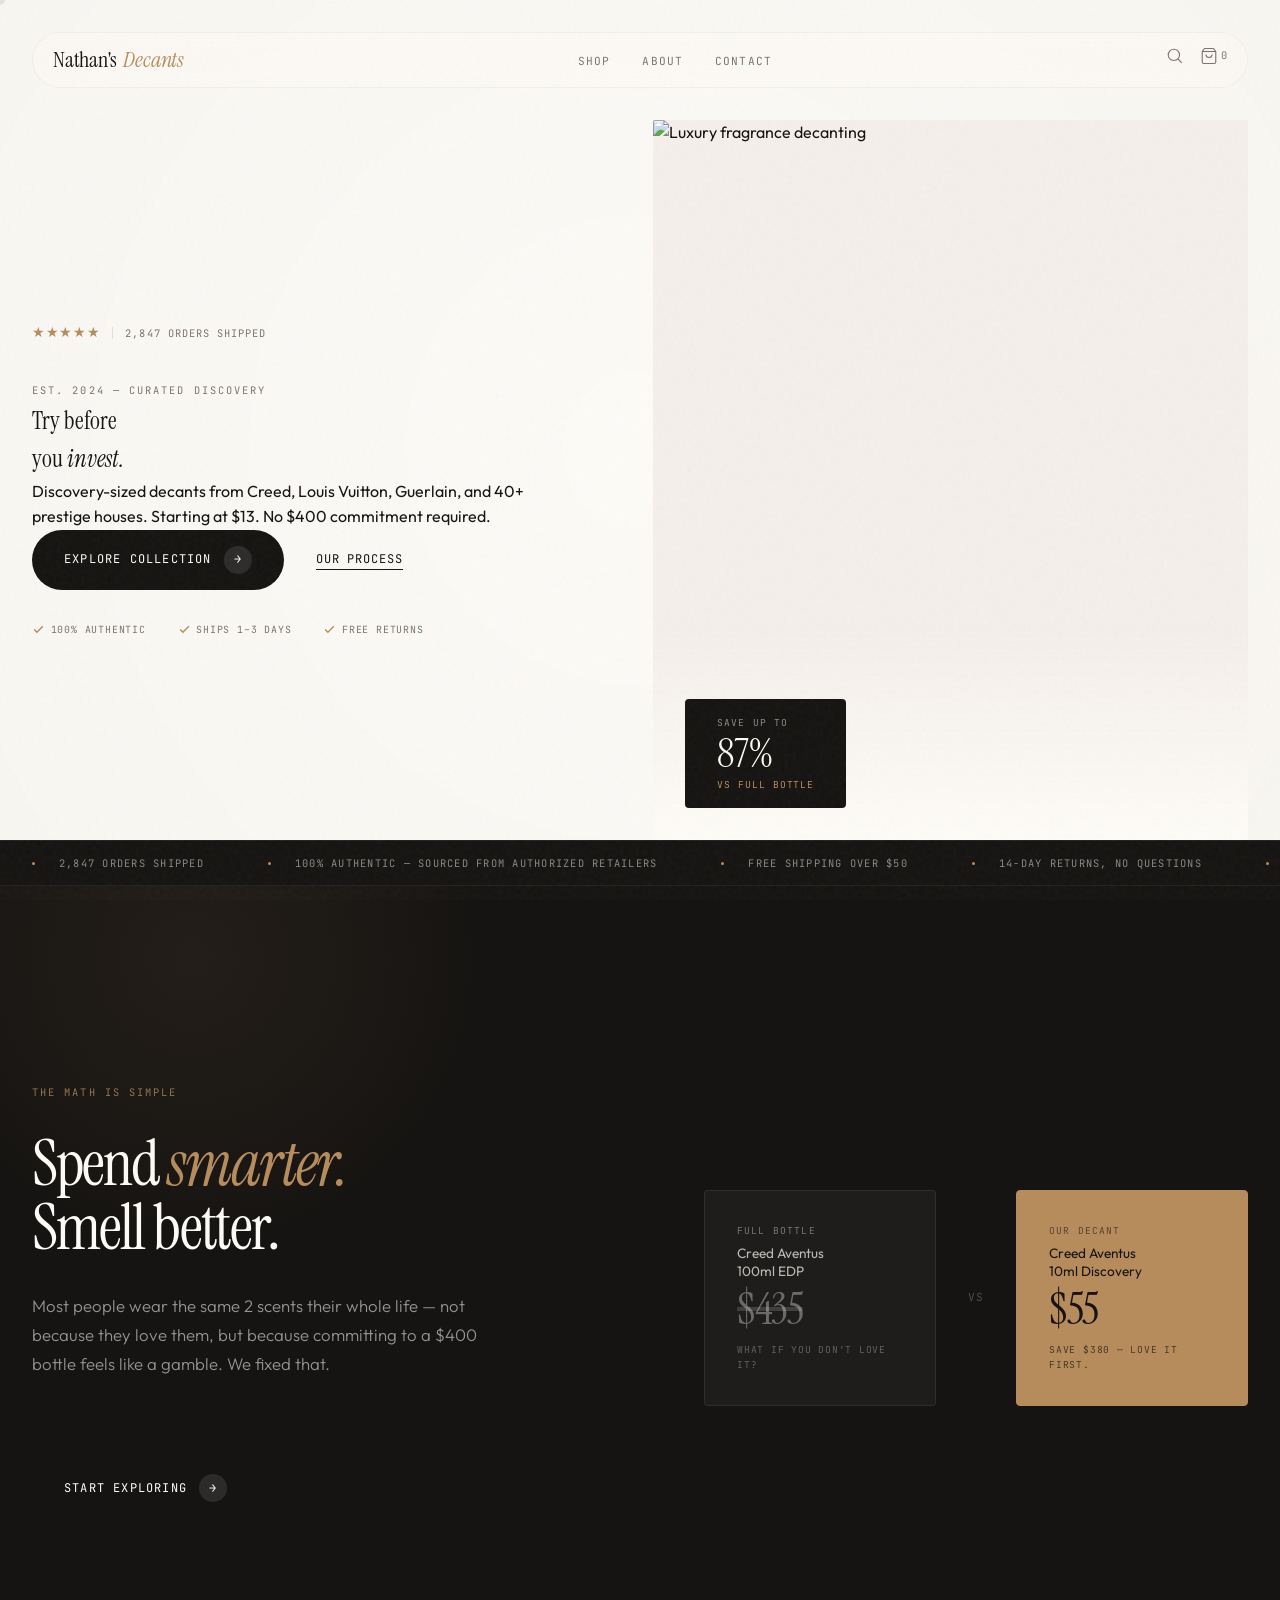
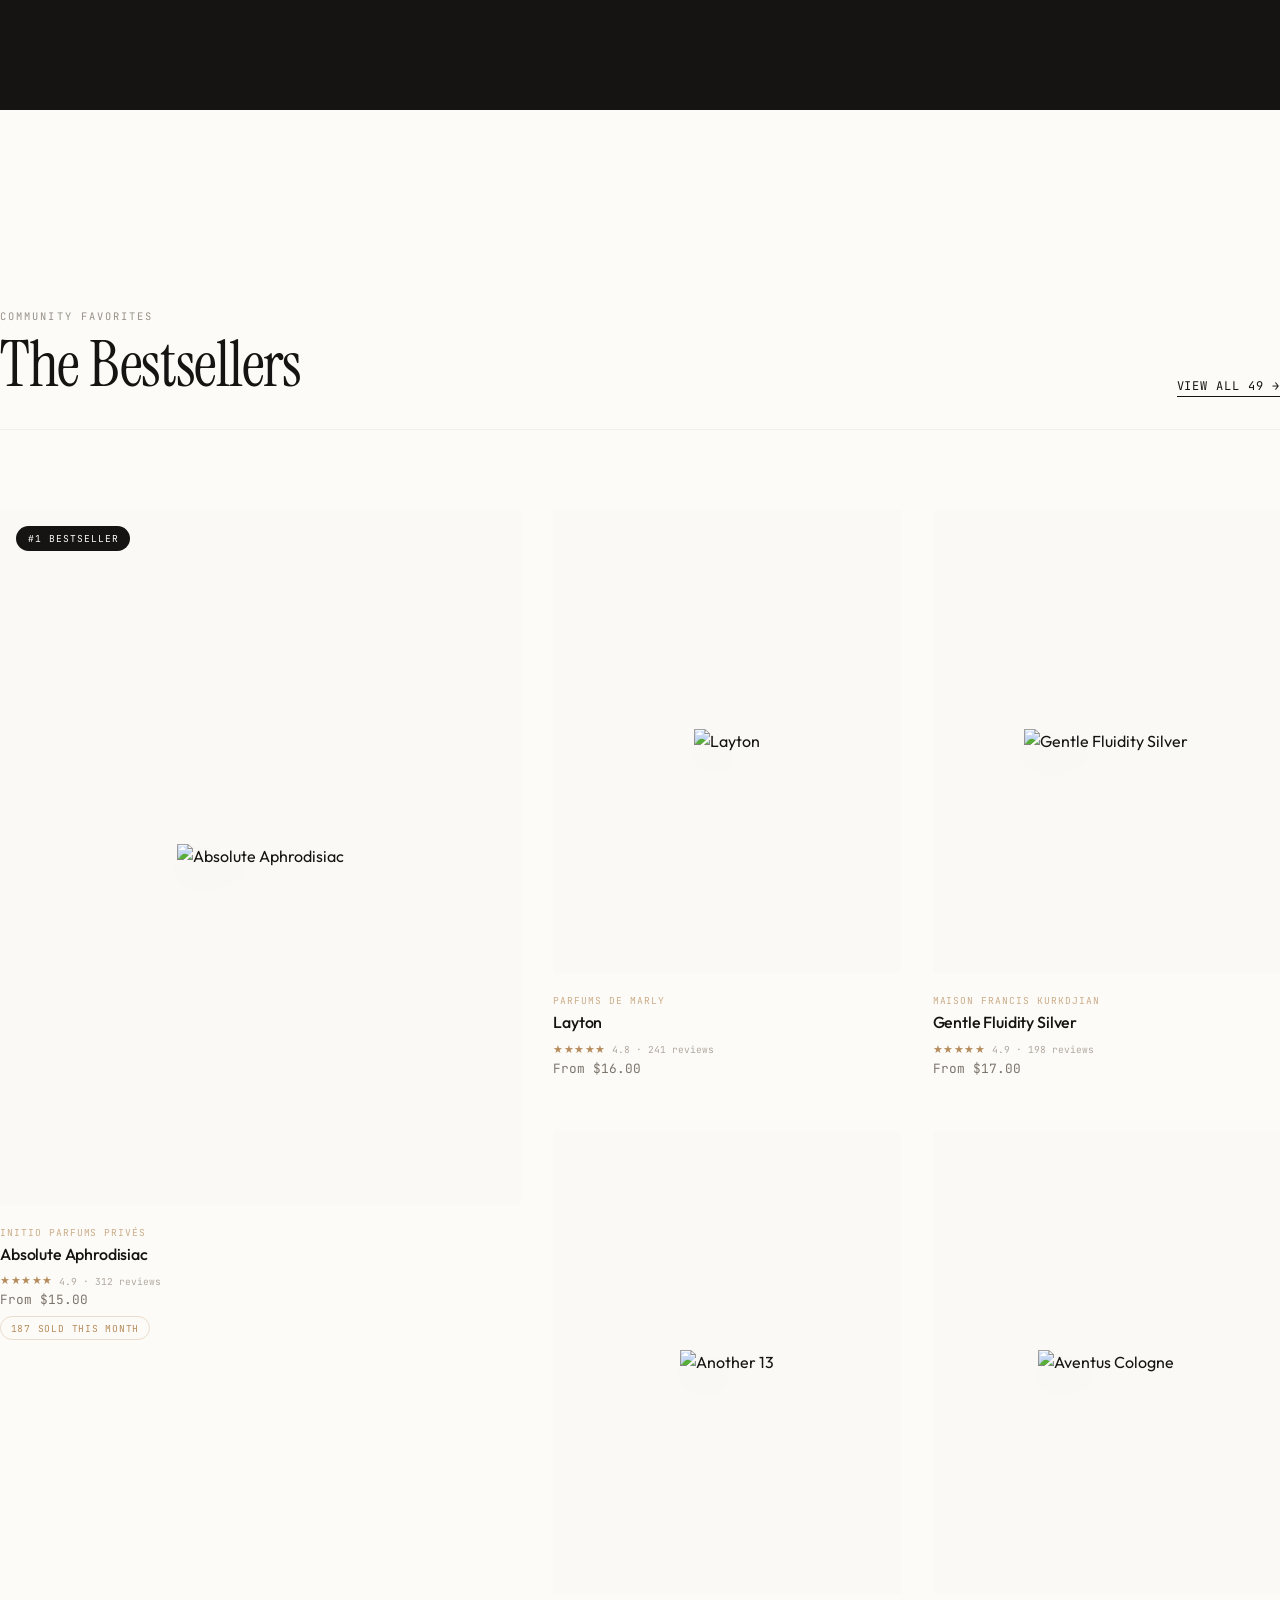
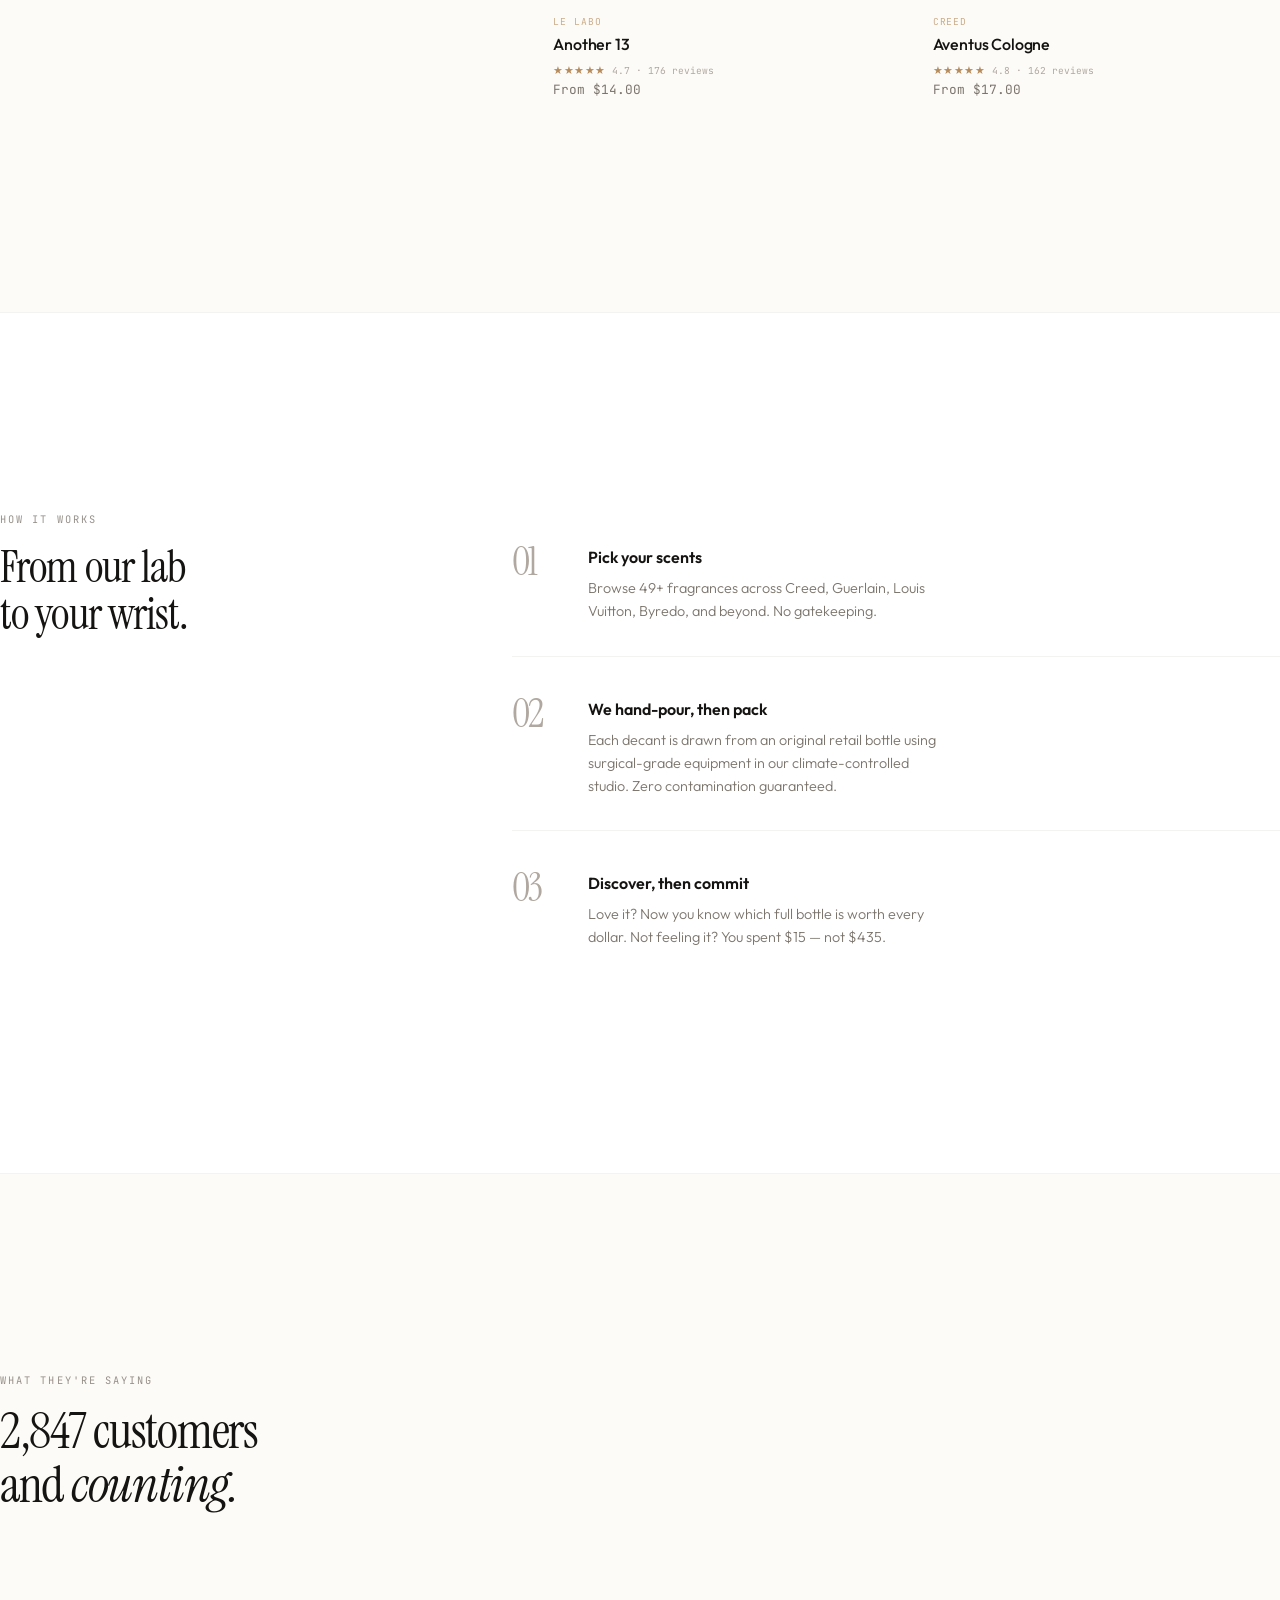
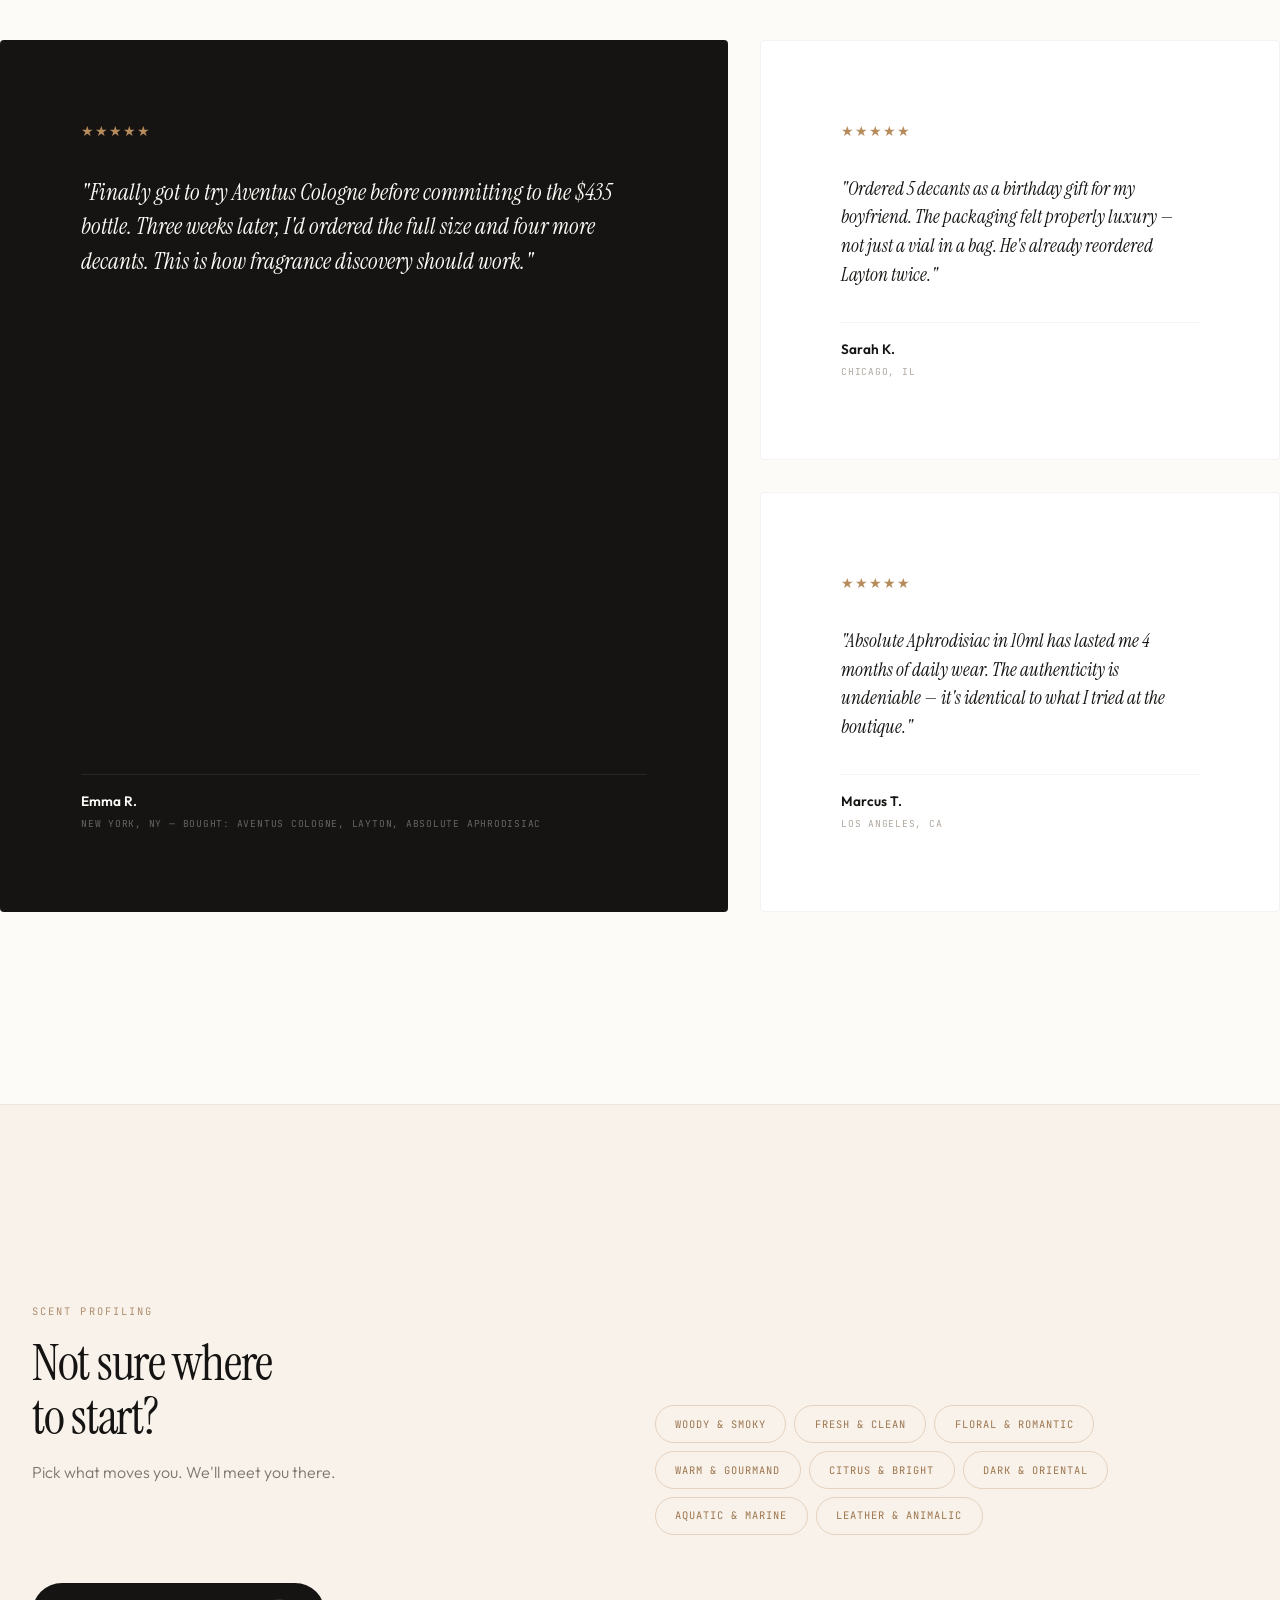
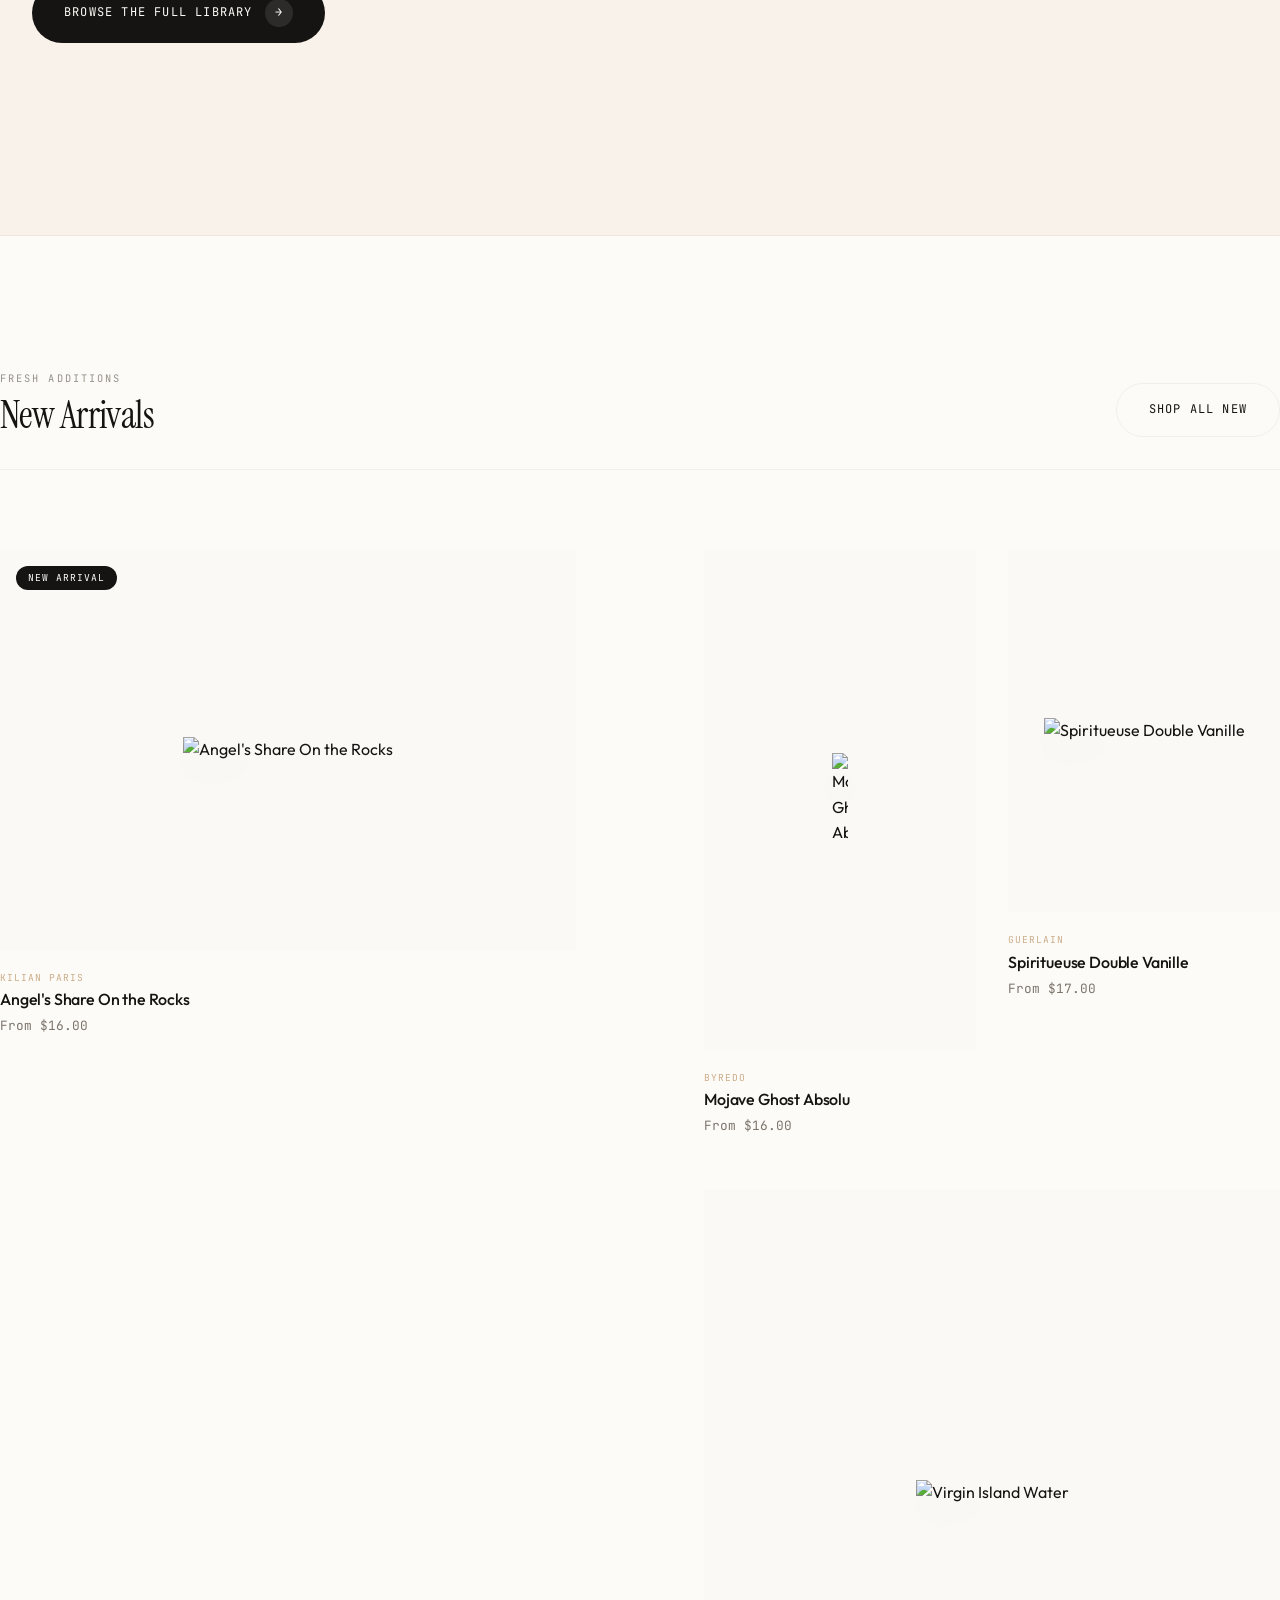
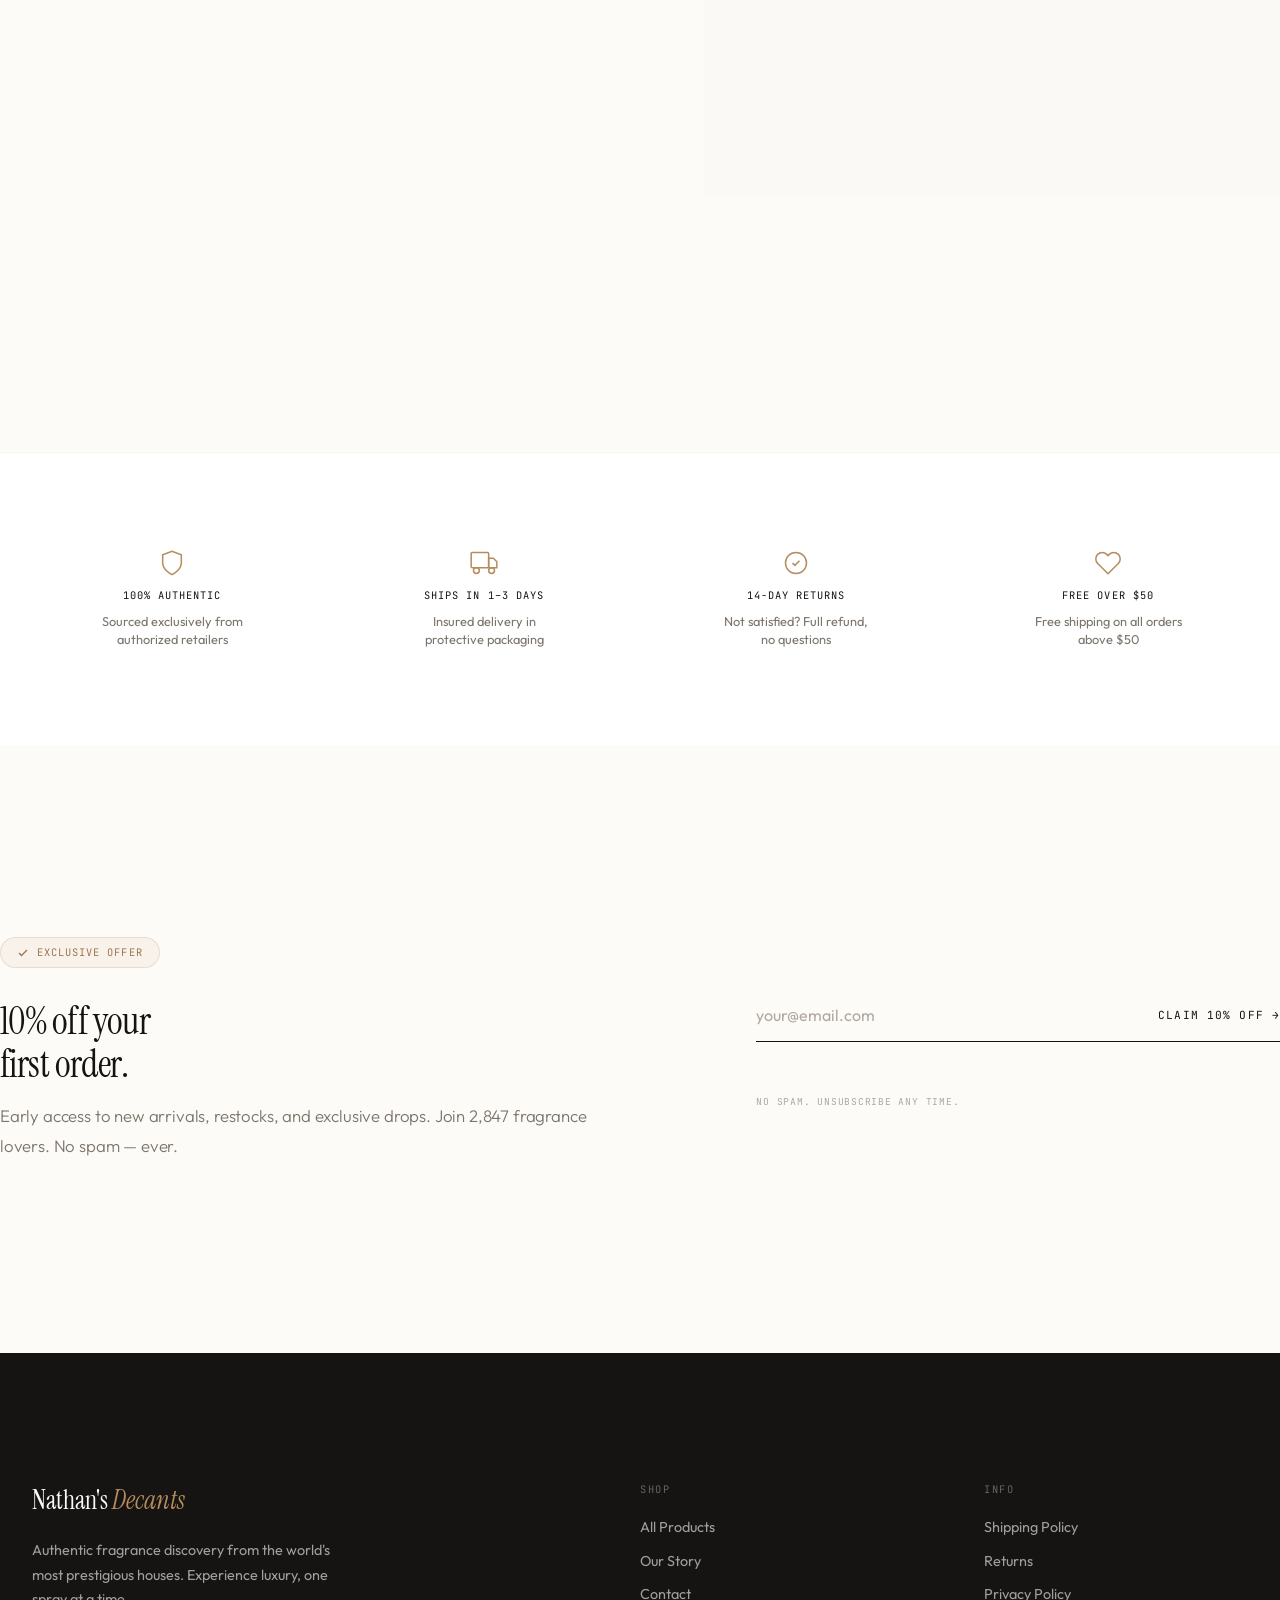
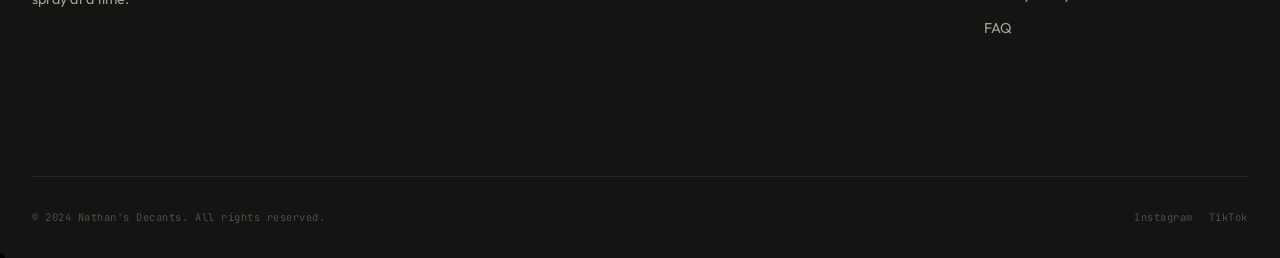
==== commit 217a5436: "Convert mock to Shopify Theme 2.0 structure" ====
--- a/index.html
+++ b/index.html
@@ -8,6 +8,7 @@
     <link rel="stylesheet" href="assets/theme.css">
 </head>
 <body>
+    <div class="custom-cursor"></div>
     <div class="ambient-orb"></div>
     <a href="#main" class="skip-link">Skip to content</a>
 
@@ -149,7 +150,7 @@
                 <div class="value-section-inner">
                     <div class="value-section-text">
                         <span class="eyebrow">The Math Is Simple</span>
-                        <h2>Spend smarter.<br><em>Smell better.</em></h2>
+                        <h2>Spend <em>smarter.</em><br>Smell better.</h2>
                         <p>Most people wear the same 2 scents their whole life — not because they love them, but because committing to a $400 bottle feels like a gamble. We fixed that.</p>
                         <a href="collection.html" class="btn btn--primary" style="margin-top: var(--space-lg);">
                             Start Exploring
@@ -602,7 +603,10 @@
         </div>
     </footer>
 
+    <div class="custom-cursor"></div>
+
     <script src="assets/cart.js"></script>
+    <script src="assets/theme.js"></script>
     <script>
     document.addEventListener('DOMContentLoaded', () => {
 
@@ -632,14 +636,19 @@
             pill.addEventListener('click', function(e) {
                 document.querySelectorAll('.scent-pill').forEach(p => p.classList.remove('active'));
                 this.classList.add('active');
-                // Navigation happens naturally via href
             });
         });
 
-        // ── Search close ─────────────────────────────
-        document.getElementById('searchClose')?.addEventListener('click', () => {
-            document.getElementById('searchOverlay').classList.remove('active');
-        });
+        // ── Hero Mouse Parallax ──────────────────────
+        const hero = document.querySelector('.hero-image-inner');
+        const img  = hero?.querySelector('img');
+        if (hero && img) {
+            document.addEventListener('mousemove', (e) => {
+                const x = (window.innerWidth / 2 - e.pageX) / 45;
+                const y = (window.innerHeight / 2 - e.pageY) / 45;
+                img.style.transform = `scale(1.08) translate(${x}px, ${y}px)`;
+            });
+        }
 
     });
     </script>
--- a/assets/theme.css
+++ b/assets/theme.css
@@ -25,41 +25,42 @@
   /* Warm Monochrome Palette — single accent */
   --canvas:       #FDFBF7;
   --surface:      #FFFFFF;
-  --ink:          #1a1714;
-  --ink-secondary:#8a8279;
-  --ink-tertiary: #b5aea5;
-  --border:       rgba(0,0,0,0.06);
-  --border-hover: rgba(0,0,0,0.12);
+  --ink:          #161412; /* Slightly darker for more contrast */
+  --ink-secondary:#7c756d; /* Refined earthy tone */
+  --ink-tertiary: #b0a8a0;
+  --border:       rgba(22, 20, 18, 0.05);
+  --border-hover: rgba(22, 20, 18, 0.1);
   
-  /* Single accent: Deep Amber (sat < 80%) */
-  --accent:       #c4956a;
-  --accent-hover: #a87c55;
-  --accent-soft:  #f5ece3;
+  /* Single accent: Antique Brass / Gold Leaf (sat < 80%) */
+  --accent:       #b68c5d;
+  --accent-hover: #9c754d;
+  --accent-soft:  #f8f2eb;
   
   /* Typography */
   --font-display: 'Instrument Serif', serif;
   --font-body:    'Outfit', sans-serif;
   --font-mono:    'JetBrains Mono', monospace;
   
-  /* Spacing (generous — density 4) */
+  /* Spacing (Generous - Density 4) */
   --space-xs:  0.5rem;
   --space-sm:  1rem;
   --space-md:  2rem;
-  --space-lg:  4rem;
-  --space-xl:  6rem;
-  --space-2xl: 10rem;
+  --space-lg:  5rem;  /* Increased for more white space */
+  --space-xl:  8rem;  /* Increased for more white space */
+  --space-2xl: 12rem; /* Increased for more white space */
   
-  /* Motion — fluid cubic bezier, no linear */
-  --ease-out:   cubic-bezier(0.16, 1, 0.3, 1);
-  --ease-spring: cubic-bezier(0.32, 0.72, 0, 1);
-  --duration:   0.6s;
-  --duration-fast: 0.3s;
+  /* Motion — Fluid & Architectural */
+  --ease-out:   cubic-bezier(0.2, 1, 0.3, 1);
+  --ease-in-out: cubic-bezier(0.65, 0, 0.35, 1);
+  --ease-spring: cubic-bezier(0.25, 1, 0.5, 1);
+  --duration:   0.8s;
+  --duration-fast: 0.4s;
   
   /* Layout */
-  --max-width: 1400px;
-  --radius-sm: 4px;
-  --radius-md: 8px;
-  --radius-lg: 2rem;
+  --max-width: 1440px;
+  --radius-sm: 2px; /* Sharper, more architectural corners */
+  --radius-md: 4px;
+  --radius-lg: 100px;
 }
 
 /* ═══════════════════════════════════════════════════
@@ -93,9 +94,19 @@
   inset: 0;
   z-index: 9999;
   pointer-events: none;
-  opacity: 0.025;
+  opacity: 0.035; /* Slightly more visible grain */
   background-image: url("data:image/svg+xml,%3Csvg viewBox='0 0 256 256' xmlns='http://www.w3.org/2000/svg'%3E%3Cfilter id='noise'%3E%3CfeTurbulence type='fractalNoise' baseFrequency='0.9' numOctaves='4' stitchTiles='stitch'/%3E%3C/filter%3E%3Crect width='100%25' height='100%25' filter='url(%23noise)'/%3E%3C/svg%3E");
   background-repeat: repeat;
+}
+
+/* Subtle Vignette for atmospheric depth */
+body::before {
+  content: '';
+  position: fixed;
+  inset: 0;
+  z-index: -2;
+  background: radial-gradient(circle at center, transparent 0%, rgba(22, 20, 18, 0.02) 100%);
+  pointer-events: none;
 }
 
 /* ═══════════════════════════════════════════════════
@@ -129,20 +140,22 @@
 /* Eyebrow labels */
 .eyebrow {
   font-family: var(--font-mono);
-  font-size: 0.7rem;
-  text-transform: uppercase;
-  letter-spacing: 0.15em;
+  font-size: 0.65rem;
+  text-transform: uppercase;
+  letter-spacing: 0.2em; /* Wider tracking for luxury feel */
   color: var(--ink-secondary);
   display: inline-block;
+  opacity: 0.8;
 }
 
 /* Body */
 .body-text {
-  max-width: 65ch;
+  max-width: 60ch;
   color: var(--ink-secondary);
-  font-size: 1rem;
-  line-height: 1.7;
+  font-size: 1.05rem;
+  line-height: 1.8;
   font-weight: 300;
+  letter-spacing: -0.01em;
 }
 
 a {
@@ -166,6 +179,18 @@
   max-width: var(--max-width);
   margin: 0 auto;
   padding: 0 var(--space-md);
+}
+
+.visually-hidden {
+  position: absolute !important;
+  width: 1px !important;
+  height: 1px !important;
+  padding: 0 !important;
+  margin: -1px !important;
+  overflow: hidden !important;
+  clip: rect(0, 0, 0, 0) !important;
+  white-space: nowrap !important;
+  border: 0 !important;
 }
 
 .section-gap {
@@ -185,8 +210,21 @@
   left: 0;
   right: 0;
   z-index: 100;
+  padding: var(--space-md) var(--space-md);
+  transition: all var(--duration) var(--ease-out);
+}
+
+/* Compact header on scroll */
+.site-header.scrolled {
   padding: var(--space-sm) var(--space-md);
-  transition: all var(--duration) var(--ease-out);
+}
+
+.site-header.scrolled .header-pill {
+  background: rgba(253, 251, 247, 0.6);
+  backdrop-filter: blur(32px) saturate(2);
+  -webkit-backdrop-filter: blur(32px) saturate(2);
+  box-shadow: 0 10px 40px -10px rgba(22, 20, 18, 0.05);
+  border-color: rgba(22, 20, 18, 0.08);
 }
 
 .header-pill {
@@ -195,12 +233,12 @@
   display: flex;
   justify-content: space-between;
   align-items: center;
-  padding: 0.75rem 1.5rem;
-  background: rgba(253, 251, 247, 0.7);
-  backdrop-filter: blur(20px) saturate(1.4);
-  -webkit-backdrop-filter: blur(20px) saturate(1.4);
-  border: 1px solid var(--border);
-  border-radius: 100px;
+  padding: 0.6rem 1.25rem;
+  background: rgba(253, 251, 247, 0.4);
+  backdrop-filter: blur(24px) saturate(1.8);
+  -webkit-backdrop-filter: blur(24px) saturate(1.8);
+  border: 1px solid rgba(22, 20, 18, 0.04);
+  border-radius: var(--radius-lg);
   transition: all var(--duration) var(--ease-out);
 }
 
@@ -210,14 +248,18 @@
 
 .logo {
   font-family: var(--font-display);
-  font-size: 1.4rem;
+  font-size: 1.35rem;
   color: var(--ink);
   white-space: nowrap;
+  letter-spacing: -0.01em;
+  font-weight: 300;
 }
 
 .logo em {
   font-style: italic;
+  font-weight: 400;
   color: var(--accent);
+  margin-left: 0.15rem;
 }
 
 .main-nav ul {
@@ -451,11 +493,12 @@
   position: relative;
   overflow: hidden;
   cursor: pointer;
-  transition: transform var(--duration) var(--ease-spring);
+  transition: transform var(--duration) var(--ease-spring),
+              filter var(--duration) var(--ease-out);
 }
 
 .product-card:hover {
-  transform: translateY(-4px);
+  transform: translateY(-8px);
 }
 
 .product-card__image {
@@ -467,7 +510,14 @@
   align-items: center;
   justify-content: center;
   padding: var(--space-md);
-  transition: background 0.3s var(--ease-out);
+  transition: background 0.4s var(--ease-out),
+              box-shadow 0.4s var(--ease-out);
+  overflow: hidden;
+}
+
+.product-card:hover .product-card__image {
+  background: #fdfcfb;
+  box-shadow: 0 30px 60px -20px rgba(22, 20, 18, 0.08); /* Soft expansive shadow */
 }
 
 .product-grid .product-card:nth-child(1) .product-card__image {
@@ -491,14 +541,26 @@
 }
 
 .product-card__info {
-  padding: var(--space-sm) 0;
+  padding: 1.25rem 0;
+}
+
+.product-card__vendor {
+  display: block;
+  font-family: var(--font-mono);
+  font-size: 0.6rem;
+  text-transform: uppercase;
+  letter-spacing: 0.15em;
+  color: var(--ink-secondary);
+  margin-bottom: 0.4rem;
+  opacity: 0.7;
 }
 
 .product-card__title {
   font-family: var(--font-body);
-  font-size: 0.95rem;
+  font-size: 1rem;
   font-weight: 500;
   margin-bottom: 0.25rem;
+  letter-spacing: -0.01em;
 }
 
 .product-card__price {
@@ -714,14 +776,15 @@
    ═══════════════════════════════════════════════════ */
 .reveal {
   opacity: 0;
-  transform: translateY(20px);
-  transition: opacity 0.8s var(--ease-out),
-              transform 0.8s var(--ease-out);
+  transform: translateY(30px) scale(0.995);
+  transition: opacity 1.2s var(--ease-out),
+              transform 1.2s var(--ease-out);
+  transition-delay: 0.1s;
 }
 
 .reveal.visible {
   opacity: 1;
-  transform: translateY(0);
+  transform: translateY(0) scale(1);
 }
 
 /* Staggered children */
@@ -1050,13 +1113,16 @@
 }
 
 .search-box {
-  background: var(--surface);
+  background: rgba(253, 251, 247, 0.88);
+  backdrop-filter: blur(32px) saturate(1.5);
+  -webkit-backdrop-filter: blur(32px) saturate(1.5);
+  border: 1px solid rgba(255, 255, 255, 0.65);
   border-radius: var(--radius-md);
   width: min(640px, calc(100vw - 2rem));
-  box-shadow: 0 24px 64px rgba(0,0,0,0.2);
+  box-shadow: 0 24px 64px rgba(0,0,0,0.18), 0 0 0 1px rgba(0,0,0,0.04);
   overflow: hidden;
   transform: translateY(-12px);
-  transition: transform 0.3s var(--ease-out);
+  transition: transform 0.35s var(--ease-out);
 }
 
 .search-overlay.active .search-box {
@@ -1977,3 +2043,386 @@
 @media (max-width: 768px) {
   .newsletter-section--enhanced { grid-template-columns: 1fr; }
 }
+
+/* ═══════════════════════════════════════════════════
+   33. SEARCH TRENDING — Quick links when empty
+   ═══════════════════════════════════════════════════ */
+.search-trending {
+  padding: var(--space-sm) var(--space-md) var(--space-md);
+  border-top: 1px solid var(--border);
+}
+
+.search-trending-label {
+  font-family: var(--font-mono);
+  font-size: 0.6rem;
+  text-transform: uppercase;
+  letter-spacing: 0.12em;
+  color: var(--ink-tertiary);
+  margin-bottom: 0.75rem;
+}
+
+.search-trending-pills {
+  display: flex;
+  flex-wrap: wrap;
+  gap: 0.4rem;
+}
+
+.search-trending-pill {
+  display: inline-flex;
+  align-items: center;
+  padding: 0.35rem 0.85rem;
+  border: 1px solid var(--border);
+  border-radius: 100px;
+  font-family: var(--font-mono);
+  font-size: 0.62rem;
+  text-transform: uppercase;
+  letter-spacing: 0.08em;
+  color: var(--ink-secondary);
+  cursor: pointer;
+  background: transparent;
+  transition: all 0.2s var(--ease-out);
+  text-decoration: none;
+}
+
+.search-trending-pill:hover {
+  border-color: var(--ink);
+  color: var(--ink);
+  background: var(--canvas);
+}
+
+/* ═══════════════════════════════════════════════════
+   34. CART DRAWER — Slide-out panel
+   ═══════════════════════════════════════════════════ */
+.cart-drawer-backdrop {
+  position: fixed;
+  inset: 0;
+  z-index: 400;
+  background: rgba(26, 23, 20, 0.45);
+  backdrop-filter: blur(4px);
+  -webkit-backdrop-filter: blur(4px);
+  opacity: 0;
+  pointer-events: none;
+  transition: opacity 0.4s var(--ease-out);
+}
+
+.cart-drawer-backdrop.active {
+  opacity: 1;
+  pointer-events: all;
+}
+
+.cart-drawer {
+  position: fixed;
+  top: 0;
+  right: 0;
+  bottom: 0;
+  z-index: 401;
+  width: min(420px, 100vw);
+  background: rgba(253, 251, 247, 0.94);
+  backdrop-filter: blur(40px) saturate(1.4);
+  -webkit-backdrop-filter: blur(40px) saturate(1.4);
+  border-left: 1px solid rgba(0,0,0,0.08);
+  display: flex;
+  flex-direction: column;
+  transform: translateX(100%);
+  transition: transform 0.45s var(--ease-out);
+  overflow: hidden;
+}
+
+.cart-drawer.active {
+  transform: translateX(0);
+}
+
+.cart-drawer-header {
+  display: flex;
+  justify-content: space-between;
+  align-items: center;
+  padding: 1.5rem var(--space-md);
+  border-bottom: 1px solid var(--border);
+  flex-shrink: 0;
+}
+
+.cart-drawer-header-left {
+  display: flex;
+  align-items: baseline;
+  gap: 0.5rem;
+}
+
+.cart-drawer-title {
+  font-family: var(--font-display);
+  font-size: 1.4rem;
+  color: var(--ink);
+  font-style: italic;
+}
+
+.cart-drawer-count {
+  font-family: var(--font-mono);
+  font-size: 0.62rem;
+  text-transform: uppercase;
+  letter-spacing: 0.1em;
+  color: var(--ink-tertiary);
+}
+
+.cart-drawer-close {
+  background: none;
+  border: none;
+  cursor: pointer;
+  color: var(--ink-secondary);
+  padding: 4px;
+  transition: color 0.2s var(--ease-out);
+  display: flex;
+  align-items: center;
+}
+
+.cart-drawer-close:hover {
+  color: var(--ink);
+}
+
+.cart-drawer-body {
+  flex: 1;
+  overflow-y: auto;
+  overscroll-behavior: contain;
+}
+
+.cart-drawer-empty {
+  display: flex;
+  flex-direction: column;
+  align-items: center;
+  justify-content: center;
+  height: 100%;
+  min-height: 300px;
+  padding: var(--space-xl) var(--space-md);
+  text-align: center;
+  gap: var(--space-sm);
+}
+
+.cart-drawer-empty svg {
+  opacity: 0.12;
+}
+
+.cart-drawer-empty h3 {
+  font-family: var(--font-body);
+  font-size: 1.1rem;
+  font-weight: 500;
+  color: var(--ink);
+}
+
+.cart-drawer-empty p {
+  color: var(--ink-secondary);
+  font-size: 0.85rem;
+}
+
+.cart-drawer-item {
+  display: grid;
+  grid-template-columns: 68px 1fr auto;
+  gap: 0.875rem;
+  align-items: start;
+  padding: var(--space-sm) var(--space-md);
+  border-bottom: 1px solid var(--border);
+}
+
+.cart-drawer-item:first-child {
+  border-top: 1px solid var(--border);
+}
+
+.cart-drawer-item-img {
+  width: 68px;
+  height: 84px;
+  background: #fbf9f6;
+  border-radius: var(--radius-sm);
+  display: flex;
+  align-items: center;
+  justify-content: center;
+  overflow: hidden;
+  padding: 0.35rem;
+  flex-shrink: 0;
+}
+
+.cart-drawer-item-img img {
+  max-width: 100%;
+  max-height: 100%;
+  object-fit: contain;
+}
+
+.cart-drawer-item-info {
+  display: flex;
+  flex-direction: column;
+  gap: 0.15rem;
+  padding-top: 0.15rem;
+}
+
+.cart-drawer-item-vendor {
+  font-family: var(--font-mono);
+  font-size: 0.58rem;
+  text-transform: uppercase;
+  letter-spacing: 0.12em;
+  color: var(--accent);
+}
+
+.cart-drawer-item-title {
+  font-size: 0.88rem;
+  font-weight: 500;
+  line-height: 1.3;
+  color: var(--ink);
+}
+
+.cart-drawer-item-variant {
+  font-family: var(--font-mono);
+  font-size: 0.62rem;
+  color: var(--ink-tertiary);
+}
+
+.cart-drawer-item-controls {
+  display: flex;
+  align-items: center;
+  gap: 0.35rem;
+  margin-top: 0.6rem;
+}
+
+.cart-drawer-qty-btn {
+  width: 24px;
+  height: 24px;
+  border: 1px solid var(--border);
+  background: transparent;
+  border-radius: 50%;
+  cursor: pointer;
+  display: flex;
+  align-items: center;
+  justify-content: center;
+  font-size: 0.9rem;
+  color: var(--ink);
+  line-height: 1;
+  transition: all 0.2s var(--ease-out);
+}
+
+.cart-drawer-qty-btn:hover {
+  border-color: var(--ink);
+  background: var(--ink);
+  color: var(--canvas);
+}
+
+.cart-drawer-qty-display {
+  font-family: var(--font-mono);
+  font-size: 0.75rem;
+  min-width: 16px;
+  text-align: center;
+  color: var(--ink);
+}
+
+.cart-drawer-remove {
+  background: none;
+  border: none;
+  color: var(--ink-tertiary);
+  cursor: pointer;
+  font-family: var(--font-mono);
+  font-size: 0.58rem;
+  text-transform: uppercase;
+  letter-spacing: 0.08em;
+  margin-left: 0.25rem;
+  transition: color 0.2s var(--ease-out);
+  padding: 0;
+}
+
+.cart-drawer-remove:hover {
+  color: var(--ink);
+}
+
+.cart-drawer-item-price {
+  font-family: var(--font-mono);
+  font-size: 0.82rem;
+  color: var(--ink);
+  padding-top: 0.15rem;
+  white-space: nowrap;
+}
+
+.cart-drawer-footer {
+  padding: var(--space-md);
+  border-top: 1px solid var(--border);
+  flex-shrink: 0;
+}
+
+.cart-drawer-summary {
+  display: flex;
+  flex-direction: column;
+  gap: 0.45rem;
+  margin-bottom: 0.75rem;
+}
+
+.cart-drawer-summary-row {
+  display: flex;
+  justify-content: space-between;
+  align-items: center;
+  font-size: 0.875rem;
+}
+
+.cart-drawer-summary-row .label {
+  color: var(--ink-secondary);
+}
+
+.cart-drawer-summary-row.total {
+  font-weight: 600;
+  font-size: 1rem;
+  padding-top: 0.6rem;
+  border-top: 1px solid var(--border);
+  margin-top: 0.25rem;
+}
+
+.cart-drawer-shipping-note {
+  font-family: var(--font-mono);
+  font-size: 0.6rem;
+  text-transform: uppercase;
+  letter-spacing: 0.08em;
+  color: var(--ink-tertiary);
+  text-align: center;
+  margin-bottom: 0.875rem;
+}
+
+.cart-drawer-view-bag {
+  display: block;
+  text-align: center;
+  font-family: var(--font-mono);
+  font-size: 0.62rem;
+  text-transform: uppercase;
+  letter-spacing: 0.1em;
+  color: var(--ink-secondary);
+  margin-top: 0.75rem;
+  transition: color 0.2s var(--ease-out);
+}
+
+.cart-drawer-view-bag:hover {
+  color: var(--ink);
+}
+
+@media (max-width: 480px) {
+  .cart-drawer { width: 100vw; }
+}
+
+/* ═══════════════════════════════════════════════════
+   18. CUSTOM CURSOR
+   ═══════════════════════════════════════════════════ */
+.custom-cursor {
+  position: fixed;
+  width: 10px;
+  height: 10px;
+  background: var(--ink);
+  border-radius: 50%;
+  pointer-events: none;
+  z-index: 10000;
+  transform: translate(-50%, -50%);
+  mix-blend-mode: difference;
+  transition: width 0.3s var(--ease-out),
+              height 0.3s var(--ease-out),
+              background 0.3s var(--ease-out),
+              opacity 0.3s var(--ease-out);
+}
+
+.custom-cursor.hover {
+  width: 40px;
+  height: 40px;
+  background: transparent;
+  border: 1px solid var(--accent);
+  mix-blend-mode: normal;
+}
+
+@media (hover: none) {
+  .custom-cursor { display: none; }
+}
